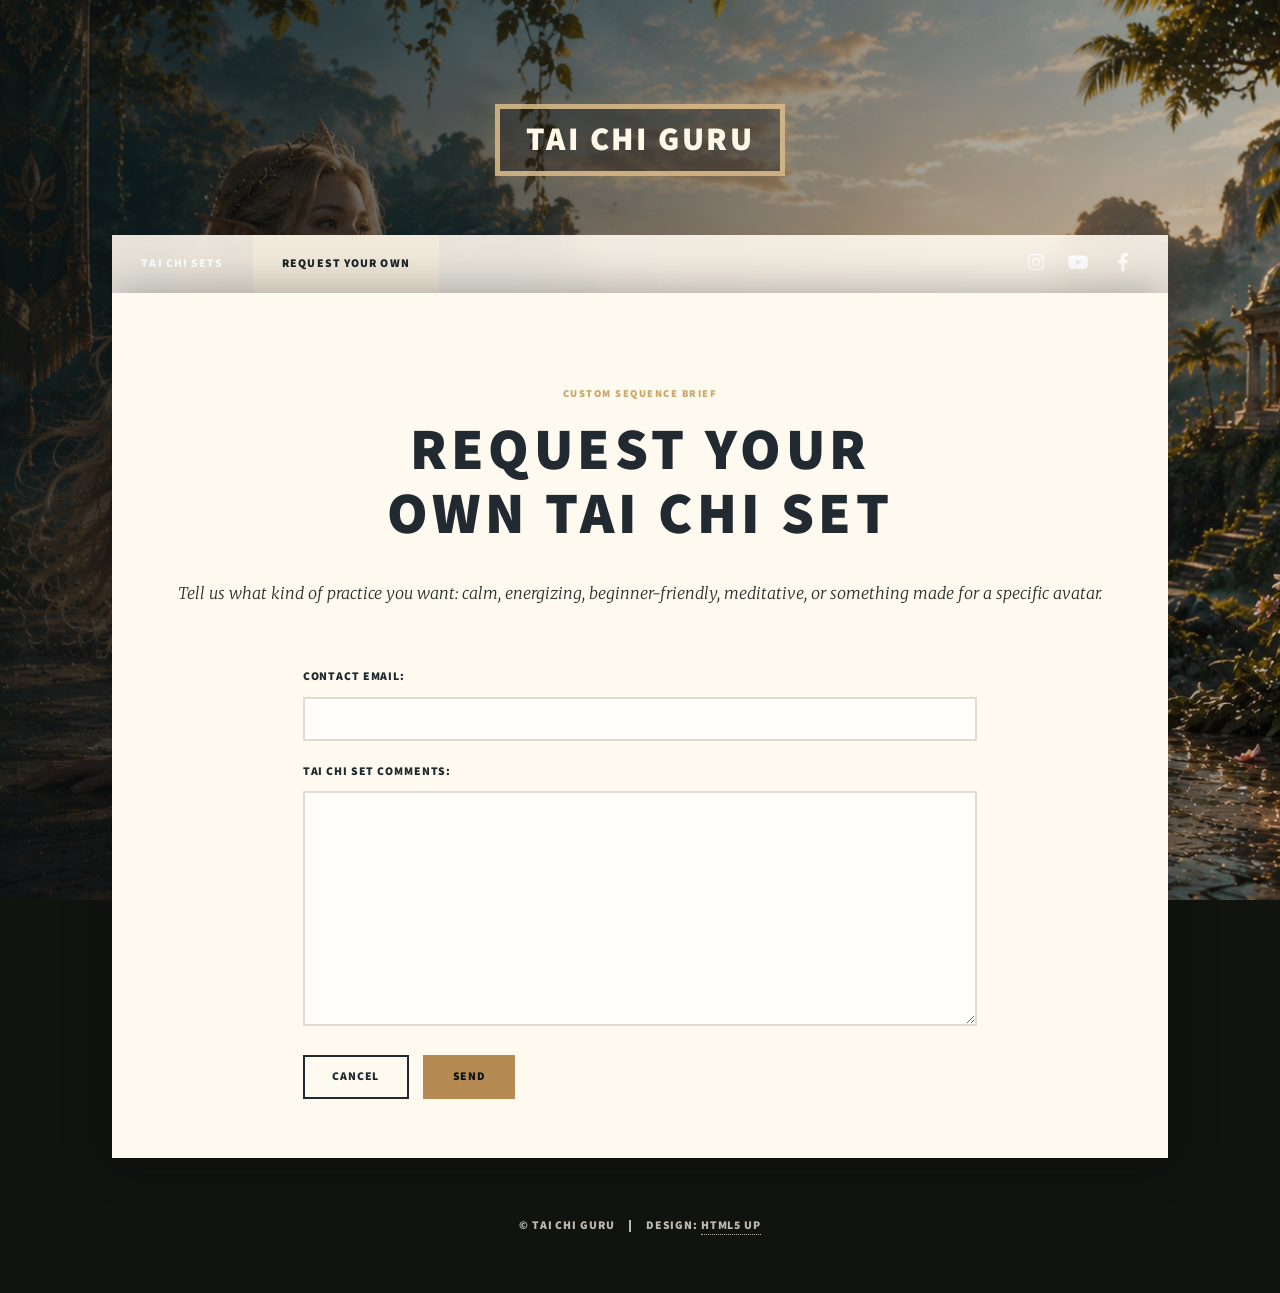
==== request.html @ 1f77fef9 "Initial Tai Chi Guru website" ====
<!DOCTYPE HTML>
<!--
	Massively by HTML5 UP
	html5up.net | @ajlkn
	Free for personal and commercial use under the CCA 3.0 license (html5up.net/license)
-->
<html>
	<head>
		<title>Request Tai Chi Set - Tai Chi Guru</title>
		<meta charset="utf-8" />
		<meta name="viewport" content="width=device-width, initial-scale=1, user-scalable=no" />
		<link rel="stylesheet" href="assets/css/main.css" />
		<link rel="stylesheet" href="assets/css/tai-chi-guru.css" />
		<noscript><link rel="stylesheet" href="assets/css/noscript.css" /></noscript>
	</head>
	<body class="is-preload request-page">

		<!-- Wrapper -->
			<div id="wrapper">

				<!-- Header -->
					<header id="header">
						<a href="index.html" class="logo">Tai Chi Guru</a>
					</header>

				<!-- Nav -->
					<nav id="nav">
						<ul class="links">
							<li><a href="index.html">Tai Chi Sets</a></li>
							<li class="active"><a href="request.html">Request Your Own</a></li>
						</ul>
						<ul class="icons">
							<li><a href="#" class="icon brands fa-instagram"><span class="label">Instagram</span></a></li>
							<li><a href="#" class="icon brands fa-youtube"><span class="label">YouTube</span></a></li>
							<li><a href="#" class="icon brands fa-facebook-f"><span class="label">Facebook</span></a></li>
						</ul>
					</nav>

				<!-- Main -->
					<div id="main">

						<!-- Request Form -->
							<section class="post request-shell">
								<header class="major">
									<p class="eyebrow">Custom sequence brief</p>
									<h1>Request Your<br />
									Own Tai Chi Set</h1>
									<p>Tell us what kind of practice you want: calm, energizing, beginner-friendly, meditative, or something made for a specific avatar.</p>
								</header>
								<form method="post" action="#">
									<div class="fields">
										<div class="field">
											<label for="contact-email">Contact email:</label>
											<input type="email" name="contact-email" id="contact-email" />
										</div>
										<div class="field">
											<label for="tai-chi-comments">Tai Chi set comments:</label>
											<textarea name="tai-chi-comments" id="tai-chi-comments" rows="6"></textarea>
										</div>
									</div>
									<ul class="actions">
										<li><a href="index.html" class="button">Cancel</a></li>
										<li><input type="submit" value="Send" class="primary" /></li>
									</ul>
								</form>
							</section>

					</div>

				<!-- Copyright -->
					<div id="copyright">
						<ul><li>&copy; Tai Chi Guru</li><li>Design: <a href="https://html5up.net">HTML5 UP</a></li></ul>
					</div>

			</div>

		<!-- Scripts -->
			<script src="assets/js/jquery.min.js"></script>
			<script src="assets/js/jquery.scrollex.min.js"></script>
			<script src="assets/js/jquery.scrolly.min.js"></script>
			<script src="assets/js/browser.min.js"></script>
			<script src="assets/js/breakpoints.min.js"></script>
			<script src="assets/js/util.js"></script>
			<script src="assets/js/main.js"></script>

	</body>
</html>
---- assets/css/main.css ----
@import url(fontawesome-all.min.css);
@import url("https://fonts.googleapis.com/css?family=Merriweather:300,700,300italic,700italic|Source+Sans+Pro:900");

/*
	Massively by HTML5 UP
	html5up.net | @ajlkn
	Free for personal and commercial use under the CCA 3.0 license (html5up.net/license)
*/

html, body, div, span, applet, object,
iframe, h1, h2, h3, h4, h5, h6, p, blockquote,
pre, a, abbr, acronym, address, big, cite,
code, del, dfn, em, img, ins, kbd, q, s, samp,
small, strike, strong, sub, sup, tt, var, b,
u, i, center, dl, dt, dd, ol, ul, li, fieldset,
form, label, legend, table, caption, tbody,
tfoot, thead, tr, th, td, article, aside,
canvas, details, embed, figure, figcaption,
footer, header, hgroup, menu, nav, output, ruby,
section, summary, time, mark, audio, video {
	margin: 0;
	padding: 0;
	border: 0;
	font-size: 100%;
	font: inherit;
	vertical-align: baseline;}

article, aside, details, figcaption, figure,
footer, header, hgroup, menu, nav, section {
	display: block;}

body {
	line-height: 1;
}

ol, ul {
	list-style: none;
}

blockquote, q {
	quotes: none;
}

	blockquote:before, blockquote:after, q:before, q:after {
		content: '';
		content: none;
	}

table {
	border-collapse: collapse;
	border-spacing: 0;
}

body {
	-webkit-text-size-adjust: none;
}

mark {
	background-color: transparent;
	color: inherit;
}

input::-moz-focus-inner {
	border: 0;
	padding: 0;
}

input, select, textarea {
	-moz-appearance: none;
	-webkit-appearance: none;
	-ms-appearance: none;
	appearance: none;
}

/* Basic */

	@-ms-viewport {
		width: device-width;
	}

	body {
		-ms-overflow-style: scrollbar;
	}

	@media screen and (max-width: 480px) {

		html, body {
			min-width: 320px;
		}

	}

	html {
		box-sizing: border-box;
	}

	*, *:before, *:after {
		box-sizing: inherit;
	}

	body {
		background-color: #1e252d;
	}

		body.is-preload *, body.is-preload *:before, body.is-preload *:after {
			-moz-animation: none !important;
			-webkit-animation: none !important;
			-ms-animation: none !important;
			animation: none !important;
			-moz-transition: none !important;
			-webkit-transition: none !important;
			-ms-transition: none !important;
			transition: none !important;
		}

/* Type */

	html {
		font-size: 16pt;
	}

		@media screen and (max-width: 1680px) {

			html {
				font-size: 12pt;
			}

		}

		@media screen and (max-width: 1280px) {

			html {
				font-size: 11pt;
			}

		}

		@media screen and (max-width: 360px) {

			html {
				font-size: 10pt;
			}

		}

	body {
		color: #212931;
	}

	body, input, select, textarea {
		font-family: "Merriweather", Georgia, serif;
		font-weight: 300;
		font-size: 1rem;
		line-height: 2.375;
	}

	a {
		-moz-transition: color 0.2s ease-in-out, background-color 0.2s ease-in-out, border-color 0.2s ease-in-out, box-shadow 0.2s ease-in-out;
		-webkit-transition: color 0.2s ease-in-out, background-color 0.2s ease-in-out, border-color 0.2s ease-in-out, box-shadow 0.2s ease-in-out;
		-ms-transition: color 0.2s ease-in-out, background-color 0.2s ease-in-out, border-color 0.2s ease-in-out, box-shadow 0.2s ease-in-out;
		transition: color 0.2s ease-in-out, background-color 0.2s ease-in-out, border-color 0.2s ease-in-out, box-shadow 0.2s ease-in-out;
		border-bottom: dotted 1px;
		text-decoration: none;
	}

		a:hover {
			border-bottom-color: transparent;
		}

	strong, b {
		font-weight: 600;
	}

	em, i {
		font-style: italic;
	}

	p {
		text-align: justify;
		margin: 0 0 2rem 0;
	}

	h1, h2, h3, h4, h5, h6 {
		font-family: "Source Sans Pro", Helvetica, sans-serif;
		font-weight: 900;
		line-height: 1.5;
		letter-spacing: 0.075em;
		text-transform: uppercase;
		margin: 0 0 1rem 0;
	}

		h1 a, h2 a, h3 a, h4 a, h5 a, h6 a {
			border-bottom: 0;
			color: inherit;
			text-decoration: none;
		}

	h1 {
		font-size: 4rem;
		line-height: 1.1;
		margin: 0 0 2rem 0;
	}

	h2 {
		font-size: 1.75rem;
		line-height: 1.3;
		margin: 0 0 1.5rem 0;
	}

	h3 {
		font-size: 1.25rem;
		margin: 0 0 1.5rem 0;
	}

	h4 {
		font-size: 1rem;
	}

	h5 {
		font-size: 0.9rem;
	}

	h6 {
		font-size: 0.8rem;
	}

	sub {
		font-size: 0.8rem;
		position: relative;
		top: 0.5rem;
	}

	sup {
		font-size: 0.8rem;
		position: relative;
		top: -0.5rem;
	}

	blockquote {
		border-left: solid 4px;
		font-style: italic;
		margin: 0 0 2rem 0;
		padding: 0.5rem 0 0.5rem 2rem;
	}

	code {
		border: solid 2px;
		font-family: "Courier New", monospace;
		font-size: 0.9rem;
		margin: 0 0.25rem;
		padding: 0.25rem 0.65rem;
	}

	pre {
		-webkit-overflow-scrolling: touch;
		font-family: "Courier New", monospace;
		font-size: 0.9rem;
		margin: 0 0 2rem 0;
	}

		pre code {
			display: block;
			line-height: 1.75;
			padding: 1rem 1.5rem;
			overflow-x: auto;
		}

	hr {
		border: 0;
		border-bottom: solid 2px;
		margin: 3rem 0;
	}

		hr.major {
			margin: 5rem 0;
		}

	.align-left {
		text-align: left;
	}

	.align-center {
		text-align: center;
	}

	.align-right {
		text-align: right;
	}

	input, select, textarea {
		color: #212931;
	}

	a {
		color: #212931;
		border-bottom-color: rgba(33, 41, 49, 0.5);
	}

		a:hover {
			border-bottom-color: transparent;
			color: #18bfef !important;
		}

	strong, b {
		color: #212931;
	}

	h1, h2, h3, h4, h5, h6 {
		color: #212931;
	}

	blockquote {
		border-left-color: #eeeeee;
	}

	code {
		background: rgba(220, 220, 220, 0.25);
		border-color: #eeeeee;
	}

	hr {
		border-bottom-color: #eeeeee;
	}

/* Row */

	.row {
		display: flex;
		flex-wrap: wrap;
		box-sizing: border-box;
		align-items: stretch;
	}

		.row > * {
			box-sizing: border-box;
		}

		.row.gtr-uniform > * > :last-child {
			margin-bottom: 0;
		}

		.row.aln-left {
			justify-content: flex-start;
		}

		.row.aln-center {
			justify-content: center;
		}

		.row.aln-right {
			justify-content: flex-end;
		}

		.row.aln-top {
			align-items: flex-start;
		}

		.row.aln-middle {
			align-items: center;
		}

		.row.aln-bottom {
			align-items: flex-end;
		}

		.row > .imp {
			order: -1;
		}

		.row > .col-1 {
			width: 8.33333%;
		}

		.row > .off-1 {
			margin-left: 8.33333%;
		}

		.row > .col-2 {
			width: 16.66667%;
		}

		.row > .off-2 {
			margin-left: 16.66667%;
		}

		.row > .col-3 {
			width: 25%;
		}

		.row > .off-3 {
			margin-left: 25%;
		}

		.row > .col-4 {
			width: 33.33333%;
		}

		.row > .off-4 {
			margin-left: 33.33333%;
		}

		.row > .col-5 {
			width: 41.66667%;
		}

		.row > .off-5 {
			margin-left: 41.66667%;
		}

		.row > .col-6 {
			width: 50%;
		}

		.row > .off-6 {
			margin-left: 50%;
		}

		.row > .col-7 {
			width: 58.33333%;
		}

		.row > .off-7 {
			margin-left: 58.33333%;
		}

		.row > .col-8 {
			width: 66.66667%;
		}

		.row > .off-8 {
			margin-left: 66.66667%;
		}

		.row > .col-9 {
			width: 75%;
		}

		.row > .off-9 {
			margin-left: 75%;
		}

		.row > .col-10 {
			width: 83.33333%;
		}

		.row > .off-10 {
			margin-left: 83.33333%;
		}

		.row > .col-11 {
			width: 91.66667%;
		}

		.row > .off-11 {
			margin-left: 91.66667%;
		}

		.row > .col-12 {
			width: 100%;
		}

		.row > .off-12 {
			margin-left: 100%;
		}

		.row.gtr-0 {
			margin-top: 0;
			margin-left: 0rem;
		}

			.row.gtr-0 > * {
				padding: 0 0 0 0rem;
			}

			.row.gtr-0.gtr-uniform {
				margin-top: 0rem;
			}

				.row.gtr-0.gtr-uniform > * {
					padding-top: 0rem;
				}

		.row.gtr-25 {
			margin-top: 0;
			margin-left: -0.375rem;
		}

			.row.gtr-25 > * {
				padding: 0 0 0 0.375rem;
			}

			.row.gtr-25.gtr-uniform {
				margin-top: -0.375rem;
			}

				.row.gtr-25.gtr-uniform > * {
					padding-top: 0.375rem;
				}

		.row.gtr-50 {
			margin-top: 0;
			margin-left: -0.75rem;
		}

			.row.gtr-50 > * {
				padding: 0 0 0 0.75rem;
			}

			.row.gtr-50.gtr-uniform {
				margin-top: -0.75rem;
			}

				.row.gtr-50.gtr-uniform > * {
					padding-top: 0.75rem;
				}

		.row {
			margin-top: 0;
			margin-left: -1.5rem;
		}

			.row > * {
				padding: 0 0 0 1.5rem;
			}

			.row.gtr-uniform {
				margin-top: -1.5rem;
			}

				.row.gtr-uniform > * {
					padding-top: 1.5rem;
				}

		.row.gtr-150 {
			margin-top: 0;
			margin-left: -2.25rem;
		}

			.row.gtr-150 > * {
				padding: 0 0 0 2.25rem;
			}

			.row.gtr-150.gtr-uniform {
				margin-top: -2.25rem;
			}

				.row.gtr-150.gtr-uniform > * {
					padding-top: 2.25rem;
				}

		.row.gtr-200 {
			margin-top: 0;
			margin-left: -3rem;
		}

			.row.gtr-200 > * {
				padding: 0 0 0 3rem;
			}

			.row.gtr-200.gtr-uniform {
				margin-top: -3rem;
			}

				.row.gtr-200.gtr-uniform > * {
					padding-top: 3rem;
				}

		@media screen and (max-width: 1680px) {

			.row {
				display: flex;
				flex-wrap: wrap;
				box-sizing: border-box;
				align-items: stretch;
			}

				.row > * {
					box-sizing: border-box;
				}

				.row.gtr-uniform > * > :last-child {
					margin-bottom: 0;
				}

				.row.aln-left {
					justify-content: flex-start;
				}

				.row.aln-center {
					justify-content: center;
				}

				.row.aln-right {
					justify-content: flex-end;
				}

				.row.aln-top {
					align-items: flex-start;
				}

				.row.aln-middle {
					align-items: center;
				}

				.row.aln-bottom {
					align-items: flex-end;
				}

				.row > .imp-xlarge {
					order: -1;
				}

				.row > .col-1-xlarge {
					width: 8.33333%;
				}

				.row > .off-1-xlarge {
					margin-left: 8.33333%;
				}

				.row > .col-2-xlarge {
					width: 16.66667%;
				}

				.row > .off-2-xlarge {
					margin-left: 16.66667%;
				}

				.row > .col-3-xlarge {
					width: 25%;
				}

				.row > .off-3-xlarge {
					margin-left: 25%;
				}

				.row > .col-4-xlarge {
					width: 33.33333%;
				}

				.row > .off-4-xlarge {
					margin-left: 33.33333%;
				}

				.row > .col-5-xlarge {
					width: 41.66667%;
				}

				.row > .off-5-xlarge {
					margin-left: 41.66667%;
				}

				.row > .col-6-xlarge {
					width: 50%;
				}

				.row > .off-6-xlarge {
					margin-left: 50%;
				}

				.row > .col-7-xlarge {
					width: 58.33333%;
				}

				.row > .off-7-xlarge {
					margin-left: 58.33333%;
				}

				.row > .col-8-xlarge {
					width: 66.66667%;
				}

				.row > .off-8-xlarge {
					margin-left: 66.66667%;
				}

				.row > .col-9-xlarge {
					width: 75%;
				}

				.row > .off-9-xlarge {
					margin-left: 75%;
				}

				.row > .col-10-xlarge {
					width: 83.33333%;
				}

				.row > .off-10-xlarge {
					margin-left: 83.33333%;
				}

				.row > .col-11-xlarge {
					width: 91.66667%;
				}

				.row > .off-11-xlarge {
					margin-left: 91.66667%;
				}

				.row > .col-12-xlarge {
					width: 100%;
				}

				.row > .off-12-xlarge {
					margin-left: 100%;
				}

				.row.gtr-0 {
					margin-top: 0;
					margin-left: 0rem;
				}

					.row.gtr-0 > * {
						padding: 0 0 0 0rem;
					}

					.row.gtr-0.gtr-uniform {
						margin-top: 0rem;
					}

						.row.gtr-0.gtr-uniform > * {
							padding-top: 0rem;
						}

				.row.gtr-25 {
					margin-top: 0;
					margin-left: -0.375rem;
				}

					.row.gtr-25 > * {
						padding: 0 0 0 0.375rem;
					}

					.row.gtr-25.gtr-uniform {
						margin-top: -0.375rem;
					}

						.row.gtr-25.gtr-uniform > * {
							padding-top: 0.375rem;
						}

				.row.gtr-50 {
					margin-top: 0;
					margin-left: -0.75rem;
				}

					.row.gtr-50 > * {
						padding: 0 0 0 0.75rem;
					}

					.row.gtr-50.gtr-uniform {
						margin-top: -0.75rem;
					}

						.row.gtr-50.gtr-uniform > * {
							padding-top: 0.75rem;
						}

				.row {
					margin-top: 0;
					margin-left: -1.5rem;
				}

					.row > * {
						padding: 0 0 0 1.5rem;
					}

					.row.gtr-uniform {
						margin-top: -1.5rem;
					}

						.row.gtr-uniform > * {
							padding-top: 1.5rem;
						}

				.row.gtr-150 {
					margin-top: 0;
					margin-left: -2.25rem;
				}

					.row.gtr-150 > * {
						padding: 0 0 0 2.25rem;
					}

					.row.gtr-150.gtr-uniform {
						margin-top: -2.25rem;
					}

						.row.gtr-150.gtr-uniform > * {
							padding-top: 2.25rem;
						}

				.row.gtr-200 {
					margin-top: 0;
					margin-left: -3rem;
				}

					.row.gtr-200 > * {
						padding: 0 0 0 3rem;
					}

					.row.gtr-200.gtr-uniform {
						margin-top: -3rem;
					}

						.row.gtr-200.gtr-uniform > * {
							padding-top: 3rem;
						}

		}

		@media screen and (max-width: 1280px) {

			.row {
				display: flex;
				flex-wrap: wrap;
				box-sizing: border-box;
				align-items: stretch;
			}

				.row > * {
					box-sizing: border-box;
				}

				.row.gtr-uniform > * > :last-child {
					margin-bottom: 0;
				}

				.row.aln-left {
					justify-content: flex-start;
				}

				.row.aln-center {
					justify-content: center;
				}

				.row.aln-right {
					justify-content: flex-end;
				}

				.row.aln-top {
					align-items: flex-start;
				}

				.row.aln-middle {
					align-items: center;
				}

				.row.aln-bottom {
					align-items: flex-end;
				}

				.row > .imp-large {
					order: -1;
				}

				.row > .col-1-large {
					width: 8.33333%;
				}

				.row > .off-1-large {
					margin-left: 8.33333%;
				}

				.row > .col-2-large {
					width: 16.66667%;
				}

				.row > .off-2-large {
					margin-left: 16.66667%;
				}

				.row > .col-3-large {
					width: 25%;
				}

				.row > .off-3-large {
					margin-left: 25%;
				}

				.row > .col-4-large {
					width: 33.33333%;
				}

				.row > .off-4-large {
					margin-left: 33.33333%;
				}

				.row > .col-5-large {
					width: 41.66667%;
				}

				.row > .off-5-large {
					margin-left: 41.66667%;
				}

				.row > .col-6-large {
					width: 50%;
				}

				.row > .off-6-large {
					margin-left: 50%;
				}

				.row > .col-7-large {
					width: 58.33333%;
				}

				.row > .off-7-large {
					margin-left: 58.33333%;
				}

				.row > .col-8-large {
					width: 66.66667%;
				}

				.row > .off-8-large {
					margin-left: 66.66667%;
				}

				.row > .col-9-large {
					width: 75%;
				}

				.row > .off-9-large {
					margin-left: 75%;
				}

				.row > .col-10-large {
					width: 83.33333%;
				}

				.row > .off-10-large {
					margin-left: 83.33333%;
				}

				.row > .col-11-large {
					width: 91.66667%;
				}

				.row > .off-11-large {
					margin-left: 91.66667%;
				}

				.row > .col-12-large {
					width: 100%;
				}

				.row > .off-12-large {
					margin-left: 100%;
				}

				.row.gtr-0 {
					margin-top: 0;
					margin-left: 0rem;
				}

					.row.gtr-0 > * {
						padding: 0 0 0 0rem;
					}

					.row.gtr-0.gtr-uniform {
						margin-top: 0rem;
					}

						.row.gtr-0.gtr-uniform > * {
							padding-top: 0rem;
						}

				.row.gtr-25 {
					margin-top: 0;
					margin-left: -0.375rem;
				}

					.row.gtr-25 > * {
						padding: 0 0 0 0.375rem;
					}

					.row.gtr-25.gtr-uniform {
						margin-top: -0.375rem;
					}

						.row.gtr-25.gtr-uniform > * {
							padding-top: 0.375rem;
						}

				.row.gtr-50 {
					margin-top: 0;
					margin-left: -0.75rem;
				}

					.row.gtr-50 > * {
						padding: 0 0 0 0.75rem;
					}

					.row.gtr-50.gtr-uniform {
						margin-top: -0.75rem;
					}

						.row.gtr-50.gtr-uniform > * {
							padding-top: 0.75rem;
						}

				.row {
					margin-top: 0;
					margin-left: -1.5rem;
				}

					.row > * {
						padding: 0 0 0 1.5rem;
					}

					.row.gtr-uniform {
						margin-top: -1.5rem;
					}

						.row.gtr-uniform > * {
							padding-top: 1.5rem;
						}

				.row.gtr-150 {
					margin-top: 0;
					margin-left: -2.25rem;
				}

					.row.gtr-150 > * {
						padding: 0 0 0 2.25rem;
					}

					.row.gtr-150.gtr-uniform {
						margin-top: -2.25rem;
					}

						.row.gtr-150.gtr-uniform > * {
							padding-top: 2.25rem;
						}

				.row.gtr-200 {
					margin-top: 0;
					margin-left: -3rem;
				}

					.row.gtr-200 > * {
						padding: 0 0 0 3rem;
					}

					.row.gtr-200.gtr-uniform {
						margin-top: -3rem;
					}

						.row.gtr-200.gtr-uniform > * {
							padding-top: 3rem;
						}

		}

		@media screen and (max-width: 980px) {

			.row {
				display: flex;
				flex-wrap: wrap;
				box-sizing: border-box;
				align-items: stretch;
			}

				.row > * {
					box-sizing: border-box;
				}

				.row.gtr-uniform > * > :last-child {
					margin-bottom: 0;
				}

				.row.aln-left {
					justify-content: flex-start;
				}

				.row.aln-center {
					justify-content: center;
				}

				.row.aln-right {
					justify-content: flex-end;
				}

				.row.aln-top {
					align-items: flex-start;
				}

				.row.aln-middle {
					align-items: center;
				}

				.row.aln-bottom {
					align-items: flex-end;
				}

				.row > .imp-medium {
					order: -1;
				}

				.row > .col-1-medium {
					width: 8.33333%;
				}

				.row > .off-1-medium {
					margin-left: 8.33333%;
				}

				.row > .col-2-medium {
					width: 16.66667%;
				}

				.row > .off-2-medium {
					margin-left: 16.66667%;
				}

				.row > .col-3-medium {
					width: 25%;
				}

				.row > .off-3-medium {
					margin-left: 25%;
				}

				.row > .col-4-medium {
					width: 33.33333%;
				}

				.row > .off-4-medium {
					margin-left: 33.33333%;
				}

				.row > .col-5-medium {
					width: 41.66667%;
				}

				.row > .off-5-medium {
					margin-left: 41.66667%;
				}

				.row > .col-6-medium {
					width: 50%;
				}

				.row > .off-6-medium {
					margin-left: 50%;
				}

				.row > .col-7-medium {
					width: 58.33333%;
				}

				.row > .off-7-medium {
					margin-left: 58.33333%;
				}

				.row > .col-8-medium {
					width: 66.66667%;
				}

				.row > .off-8-medium {
					margin-left: 66.66667%;
				}

				.row > .col-9-medium {
					width: 75%;
				}

				.row > .off-9-medium {
					margin-left: 75%;
				}

				.row > .col-10-medium {
					width: 83.33333%;
				}

				.row > .off-10-medium {
					margin-left: 83.33333%;
				}

				.row > .col-11-medium {
					width: 91.66667%;
				}

				.row > .off-11-medium {
					margin-left: 91.66667%;
				}

				.row > .col-12-medium {
					width: 100%;
				}

				.row > .off-12-medium {
					margin-left: 100%;
				}

				.row.gtr-0 {
					margin-top: 0;
					margin-left: 0rem;
				}

					.row.gtr-0 > * {
						padding: 0 0 0 0rem;
					}

					.row.gtr-0.gtr-uniform {
						margin-top: 0rem;
					}

						.row.gtr-0.gtr-uniform > * {
							padding-top: 0rem;
						}

				.row.gtr-25 {
					margin-top: 0;
					margin-left: -0.375rem;
				}

					.row.gtr-25 > * {
						padding: 0 0 0 0.375rem;
					}

					.row.gtr-25.gtr-uniform {
						margin-top: -0.375rem;
					}

						.row.gtr-25.gtr-uniform > * {
							padding-top: 0.375rem;
						}

				.row.gtr-50 {
					margin-top: 0;
					margin-left: -0.75rem;
				}

					.row.gtr-50 > * {
						padding: 0 0 0 0.75rem;
					}

					.row.gtr-50.gtr-uniform {
						margin-top: -0.75rem;
					}

						.row.gtr-50.gtr-uniform > * {
							padding-top: 0.75rem;
						}

				.row {
					margin-top: 0;
					margin-left: -1.5rem;
				}

					.row > * {
						padding: 0 0 0 1.5rem;
					}

					.row.gtr-uniform {
						margin-top: -1.5rem;
					}

						.row.gtr-uniform > * {
							padding-top: 1.5rem;
						}

				.row.gtr-150 {
					margin-top: 0;
					margin-left: -2.25rem;
				}

					.row.gtr-150 > * {
						padding: 0 0 0 2.25rem;
					}

					.row.gtr-150.gtr-uniform {
						margin-top: -2.25rem;
					}

						.row.gtr-150.gtr-uniform > * {
							padding-top: 2.25rem;
						}

				.row.gtr-200 {
					margin-top: 0;
					margin-left: -3rem;
				}

					.row.gtr-200 > * {
						padding: 0 0 0 3rem;
					}

					.row.gtr-200.gtr-uniform {
						margin-top: -3rem;
					}

						.row.gtr-200.gtr-uniform > * {
							padding-top: 3rem;
						}

		}

		@media screen and (max-width: 736px) {

			.row {
				display: flex;
				flex-wrap: wrap;
				box-sizing: border-box;
				align-items: stretch;
			}

				.row > * {
					box-sizing: border-box;
				}

				.row.gtr-uniform > * > :last-child {
					margin-bottom: 0;
				}

				.row.aln-left {
					justify-content: flex-start;
				}

				.row.aln-center {
					justify-content: center;
				}

				.row.aln-right {
					justify-content: flex-end;
				}

				.row.aln-top {
					align-items: flex-start;
				}

				.row.aln-middle {
					align-items: center;
				}

				.row.aln-bottom {
					align-items: flex-end;
				}

				.row > .imp-small {
					order: -1;
				}

				.row > .col-1-small {
					width: 8.33333%;
				}

				.row > .off-1-small {
					margin-left: 8.33333%;
				}

				.row > .col-2-small {
					width: 16.66667%;
				}

				.row > .off-2-small {
					margin-left: 16.66667%;
				}

				.row > .col-3-small {
					width: 25%;
				}

				.row > .off-3-small {
					margin-left: 25%;
				}

				.row > .col-4-small {
					width: 33.33333%;
				}

				.row > .off-4-small {
					margin-left: 33.33333%;
				}

				.row > .col-5-small {
					width: 41.66667%;
				}

				.row > .off-5-small {
					margin-left: 41.66667%;
				}

				.row > .col-6-small {
					width: 50%;
				}

				.row > .off-6-small {
					margin-left: 50%;
				}

				.row > .col-7-small {
					width: 58.33333%;
				}

				.row > .off-7-small {
					margin-left: 58.33333%;
				}

				.row > .col-8-small {
					width: 66.66667%;
				}

				.row > .off-8-small {
					margin-left: 66.66667%;
				}

				.row > .col-9-small {
					width: 75%;
				}

				.row > .off-9-small {
					margin-left: 75%;
				}

				.row > .col-10-small {
					width: 83.33333%;
				}

				.row > .off-10-small {
					margin-left: 83.33333%;
				}

				.row > .col-11-small {
					width: 91.66667%;
				}

				.row > .off-11-small {
					margin-left: 91.66667%;
				}

				.row > .col-12-small {
					width: 100%;
				}

				.row > .off-12-small {
					margin-left: 100%;
				}

				.row.gtr-0 {
					margin-top: 0;
					margin-left: 0rem;
				}

					.row.gtr-0 > * {
						padding: 0 0 0 0rem;
					}

					.row.gtr-0.gtr-uniform {
						margin-top: 0rem;
					}

						.row.gtr-0.gtr-uniform > * {
							padding-top: 0rem;
						}

				.row.gtr-25 {
					margin-top: 0;
					margin-left: -0.375rem;
				}

					.row.gtr-25 > * {
						padding: 0 0 0 0.375rem;
					}

					.row.gtr-25.gtr-uniform {
						margin-top: -0.375rem;
					}

						.row.gtr-25.gtr-uniform > * {
							padding-top: 0.375rem;
						}

				.row.gtr-50 {
					margin-top: 0;
					margin-left: -0.75rem;
				}

					.row.gtr-50 > * {
						padding: 0 0 0 0.75rem;
					}

					.row.gtr-50.gtr-uniform {
						margin-top: -0.75rem;
					}

						.row.gtr-50.gtr-uniform > * {
							padding-top: 0.75rem;
						}

				.row {
					margin-top: 0;
					margin-left: -1.5rem;
				}

					.row > * {
						padding: 0 0 0 1.5rem;
					}

					.row.gtr-uniform {
						margin-top: -1.5rem;
					}

						.row.gtr-uniform > * {
							padding-top: 1.5rem;
						}

				.row.gtr-150 {
					margin-top: 0;
					margin-left: -2.25rem;
				}

					.row.gtr-150 > * {
						padding: 0 0 0 2.25rem;
					}

					.row.gtr-150.gtr-uniform {
						margin-top: -2.25rem;
					}

						.row.gtr-150.gtr-uniform > * {
							padding-top: 2.25rem;
						}

				.row.gtr-200 {
					margin-top: 0;
					margin-left: -3rem;
				}

					.row.gtr-200 > * {
						padding: 0 0 0 3rem;
					}

					.row.gtr-200.gtr-uniform {
						margin-top: -3rem;
					}

						.row.gtr-200.gtr-uniform > * {
							padding-top: 3rem;
						}

		}

		@media screen and (max-width: 480px) {

			.row {
				display: flex;
				flex-wrap: wrap;
				box-sizing: border-box;
				align-items: stretch;
			}

				.row > * {
					box-sizing: border-box;
				}

				.row.gtr-uniform > * > :last-child {
					margin-bottom: 0;
				}

				.row.aln-left {
					justify-content: flex-start;
				}

				.row.aln-center {
					justify-content: center;
				}

				.row.aln-right {
					justify-content: flex-end;
				}

				.row.aln-top {
					align-items: flex-start;
				}

				.row.aln-middle {
					align-items: center;
				}

				.row.aln-bottom {
					align-items: flex-end;
				}

				.row > .imp-xsmall {
					order: -1;
				}

				.row > .col-1-xsmall {
					width: 8.33333%;
				}

				.row > .off-1-xsmall {
					margin-left: 8.33333%;
				}

				.row > .col-2-xsmall {
					width: 16.66667%;
				}

				.row > .off-2-xsmall {
					margin-left: 16.66667%;
				}

				.row > .col-3-xsmall {
					width: 25%;
				}

				.row > .off-3-xsmall {
					margin-left: 25%;
				}

				.row > .col-4-xsmall {
					width: 33.33333%;
				}

				.row > .off-4-xsmall {
					margin-left: 33.33333%;
				}

				.row > .col-5-xsmall {
					width: 41.66667%;
				}

				.row > .off-5-xsmall {
					margin-left: 41.66667%;
				}

				.row > .col-6-xsmall {
					width: 50%;
				}

				.row > .off-6-xsmall {
					margin-left: 50%;
				}

				.row > .col-7-xsmall {
					width: 58.33333%;
				}

				.row > .off-7-xsmall {
					margin-left: 58.33333%;
				}

				.row > .col-8-xsmall {
					width: 66.66667%;
				}

				.row > .off-8-xsmall {
					margin-left: 66.66667%;
				}

				.row > .col-9-xsmall {
					width: 75%;
				}

				.row > .off-9-xsmall {
					margin-left: 75%;
				}

				.row > .col-10-xsmall {
					width: 83.33333%;
				}

				.row > .off-10-xsmall {
					margin-left: 83.33333%;
				}

				.row > .col-11-xsmall {
					width: 91.66667%;
				}

				.row > .off-11-xsmall {
					margin-left: 91.66667%;
				}

				.row > .col-12-xsmall {
					width: 100%;
				}

				.row > .off-12-xsmall {
					margin-left: 100%;
				}

				.row.gtr-0 {
					margin-top: 0;
					margin-left: 0rem;
				}

					.row.gtr-0 > * {
						padding: 0 0 0 0rem;
					}

					.row.gtr-0.gtr-uniform {
						margin-top: 0rem;
					}

						.row.gtr-0.gtr-uniform > * {
							padding-top: 0rem;
						}

				.row.gtr-25 {
					margin-top: 0;
					margin-left: -0.375rem;
				}

					.row.gtr-25 > * {
						padding: 0 0 0 0.375rem;
					}

					.row.gtr-25.gtr-uniform {
						margin-top: -0.375rem;
					}

						.row.gtr-25.gtr-uniform > * {
							padding-top: 0.375rem;
						}

				.row.gtr-50 {
					margin-top: 0;
					margin-left: -0.75rem;
				}

					.row.gtr-50 > * {
						padding: 0 0 0 0.75rem;
					}

					.row.gtr-50.gtr-uniform {
						margin-top: -0.75rem;
					}

						.row.gtr-50.gtr-uniform > * {
							padding-top: 0.75rem;
						}

				.row {
					margin-top: 0;
					margin-left: -1.5rem;
				}

					.row > * {
						padding: 0 0 0 1.5rem;
					}

					.row.gtr-uniform {
						margin-top: -1.5rem;
					}

						.row.gtr-uniform > * {
							padding-top: 1.5rem;
						}

				.row.gtr-150 {
					margin-top: 0;
					margin-left: -2.25rem;
				}

					.row.gtr-150 > * {
						padding: 0 0 0 2.25rem;
					}

					.row.gtr-150.gtr-uniform {
						margin-top: -2.25rem;
					}

						.row.gtr-150.gtr-uniform > * {
							padding-top: 2.25rem;
						}

				.row.gtr-200 {
					margin-top: 0;
					margin-left: -3rem;
				}

					.row.gtr-200 > * {
						padding: 0 0 0 3rem;
					}

					.row.gtr-200.gtr-uniform {
						margin-top: -3rem;
					}

						.row.gtr-200.gtr-uniform > * {
							padding-top: 3rem;
						}

		}

		@media screen and (max-width: 360px) {

			.row {
				display: flex;
				flex-wrap: wrap;
				box-sizing: border-box;
				align-items: stretch;
			}

				.row > * {
					box-sizing: border-box;
				}

				.row.gtr-uniform > * > :last-child {
					margin-bottom: 0;
				}

				.row.aln-left {
					justify-content: flex-start;
				}

				.row.aln-center {
					justify-content: center;
				}

				.row.aln-right {
					justify-content: flex-end;
				}

				.row.aln-top {
					align-items: flex-start;
				}

				.row.aln-middle {
					align-items: center;
				}

				.row.aln-bottom {
					align-items: flex-end;
				}

				.row > .imp-xxsmall {
					order: -1;
				}

				.row > .col-1-xxsmall {
					width: 8.33333%;
				}

				.row > .off-1-xxsmall {
					margin-left: 8.33333%;
				}

				.row > .col-2-xxsmall {
					width: 16.66667%;
				}

				.row > .off-2-xxsmall {
					margin-left: 16.66667%;
				}

				.row > .col-3-xxsmall {
					width: 25%;
				}

				.row > .off-3-xxsmall {
					margin-left: 25%;
				}

				.row > .col-4-xxsmall {
					width: 33.33333%;
				}

				.row > .off-4-xxsmall {
					margin-left: 33.33333%;
				}

				.row > .col-5-xxsmall {
					width: 41.66667%;
				}

				.row > .off-5-xxsmall {
					margin-left: 41.66667%;
				}

				.row > .col-6-xxsmall {
					width: 50%;
				}

				.row > .off-6-xxsmall {
					margin-left: 50%;
				}

				.row > .col-7-xxsmall {
					width: 58.33333%;
				}

				.row > .off-7-xxsmall {
					margin-left: 58.33333%;
				}

				.row > .col-8-xxsmall {
					width: 66.66667%;
				}

				.row > .off-8-xxsmall {
					margin-left: 66.66667%;
				}

				.row > .col-9-xxsmall {
					width: 75%;
				}

				.row > .off-9-xxsmall {
					margin-left: 75%;
				}

				.row > .col-10-xxsmall {
					width: 83.33333%;
				}

				.row > .off-10-xxsmall {
					margin-left: 83.33333%;
				}

				.row > .col-11-xxsmall {
					width: 91.66667%;
				}

				.row > .off-11-xxsmall {
					margin-left: 91.66667%;
				}

				.row > .col-12-xxsmall {
					width: 100%;
				}

				.row > .off-12-xxsmall {
					margin-left: 100%;
				}

				.row.gtr-0 {
					margin-top: 0;
					margin-left: 0rem;
				}

					.row.gtr-0 > * {
						padding: 0 0 0 0rem;
					}

					.row.gtr-0.gtr-uniform {
						margin-top: 0rem;
					}

						.row.gtr-0.gtr-uniform > * {
							padding-top: 0rem;
						}

				.row.gtr-25 {
					margin-top: 0;
					margin-left: -0.375rem;
				}

					.row.gtr-25 > * {
						padding: 0 0 0 0.375rem;
					}

					.row.gtr-25.gtr-uniform {
						margin-top: -0.375rem;
					}

						.row.gtr-25.gtr-uniform > * {
							padding-top: 0.375rem;
						}

				.row.gtr-50 {
					margin-top: 0;
					margin-left: -0.75rem;
				}

					.row.gtr-50 > * {
						padding: 0 0 0 0.75rem;
					}

					.row.gtr-50.gtr-uniform {
						margin-top: -0.75rem;
					}

						.row.gtr-50.gtr-uniform > * {
							padding-top: 0.75rem;
						}

				.row {
					margin-top: 0;
					margin-left: -1.5rem;
				}

					.row > * {
						padding: 0 0 0 1.5rem;
					}

					.row.gtr-uniform {
						margin-top: -1.5rem;
					}

						.row.gtr-uniform > * {
							padding-top: 1.5rem;
						}

				.row.gtr-150 {
					margin-top: 0;
					margin-left: -2.25rem;
				}

					.row.gtr-150 > * {
						padding: 0 0 0 2.25rem;
					}

					.row.gtr-150.gtr-uniform {
						margin-top: -2.25rem;
					}

						.row.gtr-150.gtr-uniform > * {
							padding-top: 2.25rem;
						}

				.row.gtr-200 {
					margin-top: 0;
					margin-left: -3rem;
				}

					.row.gtr-200 > * {
						padding: 0 0 0 3rem;
					}

					.row.gtr-200.gtr-uniform {
						margin-top: -3rem;
					}

						.row.gtr-200.gtr-uniform > * {
							padding-top: 3rem;
						}

		}

/* Box */

	.box {
		border: solid 2px;
		margin-bottom: 2rem;
		padding: 1.5rem;
	}

		.box > :last-child,
		.box > :last-child > :last-child,
		.box > :last-child > :last-child > :last-child {
			margin-bottom: 0;
		}

		.box.alt {
			border: 0;
			border-radius: 0;
			padding: 0;
		}

	.box {
		border-color: #eeeeee;
	}

/* Button */

	input[type="submit"],
	input[type="reset"],
	input[type="button"],
	button,
	.button {
		-moz-appearance: none;
		-webkit-appearance: none;
		-ms-appearance: none;
		appearance: none;
		-moz-transition: background-color 0.2s ease-in-out, box-shadow 0.2s ease-in-out, color 0.2s ease-in-out;
		-webkit-transition: background-color 0.2s ease-in-out, box-shadow 0.2s ease-in-out, color 0.2s ease-in-out;
		-ms-transition: background-color 0.2s ease-in-out, box-shadow 0.2s ease-in-out, color 0.2s ease-in-out;
		transition: background-color 0.2s ease-in-out, box-shadow 0.2s ease-in-out, color 0.2s ease-in-out;
		border: 0;
		border-radius: 0;
		cursor: pointer;
		display: inline-block;
		font-family: "Source Sans Pro", Helvetica, sans-serif;
		font-size: 0.8rem;
		font-weight: 900;
		letter-spacing: 0.075em;
		height: 3rem;
		line-height: 3rem;
		padding: 0 2rem;
		text-align: center;
		text-decoration: none;
		text-transform: uppercase;
		white-space: nowrap;
	}

		input[type="submit"].icon:before,
		input[type="reset"].icon:before,
		input[type="button"].icon:before,
		button.icon:before,
		.button.icon:before {
			margin-right: 0.5rem;
		}

		input[type="submit"].icon.solo,
		input[type="reset"].icon.solo,
		input[type="button"].icon.solo,
		button.icon.solo,
		.button.icon.solo {
			position: relative;
			width: 4rem;
			height: 4rem;
			line-height: 4rem;
			border-radius: 4rem;
			text-indent: 4rem;
			overflow: hidden;
			padding: 0;
			white-space: nowrap;
		}

			input[type="submit"].icon.solo:before,
			input[type="reset"].icon.solo:before,
			input[type="button"].icon.solo:before,
			button.icon.solo:before,
			.button.icon.solo:before {
				position: absolute;
				display: block;
				top: 0;
				left: 0;
				width: inherit;
				height: inherit;
				line-height: inherit;
				font-size: 1.25rem;
				margin-right: 0;
				text-align: center;
				text-indent: 0;
			}

		input[type="submit"].fit,
		input[type="reset"].fit,
		input[type="button"].fit,
		button.fit,
		.button.fit {
			width: 100%;
		}

		input[type="submit"].small,
		input[type="reset"].small,
		input[type="button"].small,
		button.small,
		.button.small {
			font-size: 0.7rem;
			height: 2.5rem;
			line-height: 2.5rem;
			padding: 0 1.5rem;
		}

		input[type="submit"].large,
		input[type="reset"].large,
		input[type="button"].large,
		button.large,
		.button.large {
			font-size: 0.9rem;
			height: 3.5rem;
			line-height: 3.5rem;
			padding: 0 2.75rem;
		}

		@media screen and (max-width: 980px) {

			input[type="submit"],
			input[type="reset"],
			input[type="button"],
			button,
			.button {
				font-size: 0.9rem;
				height: 3.25rem;
				line-height: 3.25rem;
			}

				input[type="submit"].large,
				input[type="reset"].large,
				input[type="button"].large,
				button.large,
				.button.large {
					font-size: 1rem;
					height: 3.75rem;
					line-height: 3.75rem;
				}

		}

		input[type="submit"].disabled, input[type="submit"]:disabled,
		input[type="reset"].disabled,
		input[type="reset"]:disabled,
		input[type="button"].disabled,
		input[type="button"]:disabled,
		button.disabled,
		button:disabled,
		.button.disabled,
		.button:disabled {
			pointer-events: none;
			opacity: 0.25;
		}

	input[type="submit"],
	input[type="reset"],
	input[type="button"],
	button,
	.button {
		background-color: transparent;
		box-shadow: inset 0 0 0 2px #212931;
		color: #212931 !important;
	}

		input[type="submit"]:hover,
		input[type="reset"]:hover,
		input[type="button"]:hover,
		button:hover,
		.button:hover {
			box-shadow: inset 0 0 0 2px #18bfef;
			color: #18bfef !important;
		}

		input[type="submit"].primary,
		input[type="reset"].primary,
		input[type="button"].primary,
		button.primary,
		.button.primary {
			background-color: #212931;
			box-shadow: none;
			color: #ffffff !important;
		}

			input[type="submit"].primary:hover,
			input[type="reset"].primary:hover,
			input[type="button"].primary:hover,
			button.primary:hover,
			.button.primary:hover {
				background-color: #18bfef;
			}

/* Form */

	form {
		margin: 0 0 2rem 0;
	}

		form > :last-child {
			margin-bottom: 0;
		}

		form > .fields {
			display: -moz-flex;
			display: -webkit-flex;
			display: -ms-flex;
			display: flex;
			-moz-flex-wrap: wrap;
			-webkit-flex-wrap: wrap;
			-ms-flex-wrap: wrap;
			flex-wrap: wrap;
			width: calc(100% + 3rem);
			margin: -1.5rem 0 2rem -1.5rem;
		}

			form > .fields > .field {
				-moz-flex-grow: 0;
				-webkit-flex-grow: 0;
				-ms-flex-grow: 0;
				flex-grow: 0;
				-moz-flex-shrink: 0;
				-webkit-flex-shrink: 0;
				-ms-flex-shrink: 0;
				flex-shrink: 0;
				padding: 1.5rem 0 0 1.5rem;
				width: calc(100% - 1.5rem);
			}

				form > .fields > .field.half {
					width: calc(50% - 0.75rem);
				}

				form > .fields > .field.third {
					width: calc(100%/3 - 0.5rem);
				}

				form > .fields > .field.quarter {
					width: calc(25% - 0.375rem);
				}

		@media screen and (max-width: 480px) {

			form > .fields {
				width: calc(100% + 3rem);
				margin: -1.5rem 0 2rem -1.5rem;
			}

				form > .fields > .field {
					padding: 1.5rem 0 0 1.5rem;
					width: calc(100% - 1.5rem);
				}

					form > .fields > .field.half {
						width: calc(100% - 1.5rem);
					}

					form > .fields > .field.third {
						width: calc(100% - 1.5rem);
					}

					form > .fields > .field.quarter {
						width: calc(100% - 1.5rem);
					}

		}

	label {
		display: block;
		font-family: "Source Sans Pro", Helvetica, sans-serif;
		font-weight: 900;
		line-height: 1.5;
		letter-spacing: 0.075em;
		font-size: 0.8rem;
		text-transform: uppercase;
		margin: 0 0 0.75rem 0;
	}

		@media screen and (max-width: 980px) {

			label {
				font-size: 0.9rem;
			}

		}

	input[type="text"],
	input[type="password"],
	input[type="email"],
	select,
	textarea {
		-moz-appearance: none;
		-webkit-appearance: none;
		-ms-appearance: none;
		appearance: none;
		background: transparent;
		border-radius: 0;
		border: solid 2px;
		color: inherit;
		display: block;
		outline: 0;
		padding: 0 1rem;
		text-decoration: none;
		width: 100%;
	}

		input[type="text"]:invalid,
		input[type="password"]:invalid,
		input[type="email"]:invalid,
		select:invalid,
		textarea:invalid {
			box-shadow: none;
		}

	select {
		background-size: 1.25rem;
		background-repeat: no-repeat;
		background-position: calc(100% - 1rem) center;
		height: 3rem;
		padding-right: 3rem;
		text-overflow: ellipsis;
	}

		select:focus::-ms-value {
			background-color: transparent;
		}

		select::-ms-expand {
			display: none;
		}

	input[type="text"],
	input[type="password"],
	input[type="email"],
	select {
		height: 3rem;
	}

	textarea {
		padding: 0.75rem 1rem;
	}

	input[type="checkbox"],
	input[type="radio"] {
		-moz-appearance: none;
		-webkit-appearance: none;
		-ms-appearance: none;
		appearance: none;
		display: block;
		float: left;
		margin-right: -2rem;
		opacity: 0;
		width: 1rem;
		z-index: -1;
	}

		input[type="checkbox"] + label,
		input[type="radio"] + label {
			text-decoration: none;
			cursor: pointer;
			display: inline-block;
			font-size: 1rem;
			letter-spacing: 0;
			font-family: "Merriweather", Georgia, serif;
			text-transform: none;
			font-weight: 300;
			padding-left: 2.8rem;
			padding-right: 1rem;
			position: relative;
		}

			input[type="checkbox"] + label:before,
			input[type="radio"] + label:before {
				-moz-osx-font-smoothing: grayscale;
				-webkit-font-smoothing: antialiased;
				display: inline-block;
				font-style: normal;
				font-variant: normal;
				text-rendering: auto;
				line-height: 1;
				text-transform: none !important;
				font-family: 'Font Awesome 5 Free';
				font-weight: 900;
			}

			input[type="checkbox"] + label:before,
			input[type="radio"] + label:before {
				border-radius: 0;
				border: solid 2px;
				content: '';
				display: inline-block;
				font-size: 0.8rem;
				height: 1.8rem;
				left: 0;
				line-height: 1.65rem;
				position: absolute;
				text-align: center;
				top: -0.125rem;
				width: 1.8rem;
			}

		input[type="checkbox"]:checked + label:before,
		input[type="radio"]:checked + label:before {
			content: '\f00c';
		}

	input[type="checkbox"] + label:before {
		border-radius: 0;
	}

	input[type="radio"] + label:before {
		border-radius: 100%;
	}

	::-webkit-input-placeholder {
		opacity: 1.0;
	}

	:-moz-placeholder {
		opacity: 1.0;
	}

	::-moz-placeholder {
		opacity: 1.0;
	}

	:-ms-input-placeholder {
		opacity: 1.0;
	}

	label {
		color: #212931;
	}

	input[type="text"],
	input[type="password"],
	input[type="email"],
	select,
	textarea {
		border-color: #eeeeee;
	}

		input[type="text"]:focus,
		input[type="password"]:focus,
		input[type="email"]:focus,
		select:focus,
		textarea:focus {
			border-color: #18bfef;
		}

	select {
		background-image: url("data:image/svg+xml;charset=utf8,%3Csvg xmlns='http://www.w3.org/2000/svg' width='40' height='40' preserveAspectRatio='none' viewBox='0 0 40 40'%3E%3Cpath d='M9.4,12.3l10.4,10.4l10.4-10.4c0.2-0.2,0.5-0.4,0.9-0.4c0.3,0,0.6,0.1,0.9,0.4l3.3,3.3c0.2,0.2,0.4,0.5,0.4,0.9 c0,0.4-0.1,0.6-0.4,0.9L20.7,31.9c-0.2,0.2-0.5,0.4-0.9,0.4c-0.3,0-0.6-0.1-0.9-0.4L4.3,17.3c-0.2-0.2-0.4-0.5-0.4-0.9 c0-0.4,0.1-0.6,0.4-0.9l3.3-3.3c0.2-0.2,0.5-0.4,0.9-0.4S9.1,12.1,9.4,12.3z' fill='%23eeeeee' /%3E%3C/svg%3E");
	}

		select option {
			background-color: #ffffff;
			color: #212931;
		}

	.select-wrapper:before {
		color: #eeeeee;
	}

	input[type="checkbox"] + label,
	input[type="radio"] + label {
		color: #212931;
	}

		input[type="checkbox"] + label:before,
		input[type="radio"] + label:before {
			border-color: #eeeeee;
		}

	input[type="checkbox"]:checked + label:before,
	input[type="radio"]:checked + label:before {
		background-color: #212931;
		border-color: #212931;
		color: #ffffff;
	}

	input[type="checkbox"]:focus + label:before,
	input[type="radio"]:focus + label:before {
		border-color: #18bfef;
	}

	::-webkit-input-placeholder {
		color: #909498 !important;
	}

	:-moz-placeholder {
		color: #909498 !important;
	}

	::-moz-placeholder {
		color: #909498 !important;
	}

	:-ms-input-placeholder {
		color: #909498 !important;
	}

	.formerize-placeholder {
		color: #909498 !important;
	}

/* Icon */

	.icon {
		text-decoration: none;
		border-bottom: none;
		position: relative;
	}

		.icon:before {
			-moz-osx-font-smoothing: grayscale;
			-webkit-font-smoothing: antialiased;
			display: inline-block;
			font-style: normal;
			font-variant: normal;
			text-rendering: auto;
			line-height: 1;
			text-transform: none !important;
			font-family: 'Font Awesome 5 Free';
			font-weight: 400;
		}

		.icon > .label {
			display: none;
		}

		.icon:before {
			line-height: inherit;
		}

		.icon.solid:before {
			font-weight: 900;
		}

		.icon.brands:before {
			font-family: 'Font Awesome 5 Brands';
		}

/* Image */

	.image {
		border: 0;
		display: inline-block;
		position: relative;
	}

		.image img {
			display: block;
		}

		.image.left, .image.right {
			max-width: 40%;
		}

			.image.left img, .image.right img {
				width: 100%;
			}

		.image.left {
			float: left;
			margin: 0 2rem 2rem 0;
			top: 0.75rem;
		}

		.image.right {
			float: right;
			margin: 0 0 2rem 2rem;
			top: 0.75rem;
		}

		.image.fit {
			display: block;
			margin: 2.5rem 0;
			width: 100%;
		}

			.image.fit:first-child {
				margin-top: 0;
			}

			.image.fit img {
				width: 100%;
			}

		.image.main {
			display: block;
			margin: 4rem 0;
			width: 100%;
		}

			.image.main:first-child {
				margin-top: 0;
			}

			.image.main img {
				width: 100%;
			}

		@media screen and (max-width: 736px) {

			.image.fit {
				margin: 2rem 0;
			}

			.image.main {
				margin: 2rem 0;
			}

		}

	a.image {
		overflow: hidden;
	}

		a.image img {
			-moz-transition: -moz-transform 0.2s ease-out;
			-webkit-transition: -webkit-transform 0.2s ease-out;
			-ms-transition: -ms-transform 0.2s ease-out;
			transition: transform 0.2s ease-out;
		}

		a.image:hover img {
			-moz-transform: scale(1.05);
			-webkit-transform: scale(1.05);
			-ms-transform: scale(1.05);
			transform: scale(1.05);
		}

/* Actions */

	ul.actions {
		display: -moz-flex;
		display: -webkit-flex;
		display: -ms-flex;
		display: flex;
		cursor: default;
		list-style: none;
		margin-left: -1rem;
		padding-left: 0;
	}

		ul.actions li {
			padding: 0 0 0 1rem;
			vertical-align: middle;
		}

		ul.actions.special {
			-moz-justify-content: center;
			-webkit-justify-content: center;
			-ms-justify-content: center;
			justify-content: center;
			width: 100%;
			margin-left: 0;
		}

			ul.actions.special li:first-child {
				padding-left: 0;
			}

		ul.actions.stacked {
			-moz-flex-direction: column;
			-webkit-flex-direction: column;
			-ms-flex-direction: column;
			flex-direction: column;
			margin-left: 0;
		}

			ul.actions.stacked li {
				padding: 1.3rem 0 0 0;
			}

				ul.actions.stacked li:first-child {
					padding-top: 0;
				}

		ul.actions.fit {
			width: calc(100% + 1rem);
		}

			ul.actions.fit li {
				-moz-flex-grow: 1;
				-webkit-flex-grow: 1;
				-ms-flex-grow: 1;
				flex-grow: 1;
				-moz-flex-shrink: 1;
				-webkit-flex-shrink: 1;
				-ms-flex-shrink: 1;
				flex-shrink: 1;
				width: 100%;
			}

				ul.actions.fit li > * {
					width: 100%;
				}

			ul.actions.fit.stacked {
				width: 100%;
			}

		@media screen and (max-width: 480px) {

			ul.actions:not(.fixed) {
				-moz-flex-direction: column;
				-webkit-flex-direction: column;
				-ms-flex-direction: column;
				flex-direction: column;
				margin-left: 0;
				width: 100% !important;
			}

				ul.actions:not(.fixed) li {
					-moz-flex-grow: 1;
					-webkit-flex-grow: 1;
					-ms-flex-grow: 1;
					flex-grow: 1;
					-moz-flex-shrink: 1;
					-webkit-flex-shrink: 1;
					-ms-flex-shrink: 1;
					flex-shrink: 1;
					padding: 1rem 0 0 0;
					text-align: center;
					width: 100%;
				}

					ul.actions:not(.fixed) li > * {
						width: 100%;
					}

					ul.actions:not(.fixed) li:first-child {
						padding-top: 0;
					}

					ul.actions:not(.fixed) li input[type="submit"],
					ul.actions:not(.fixed) li input[type="reset"],
					ul.actions:not(.fixed) li input[type="button"],
					ul.actions:not(.fixed) li button,
					ul.actions:not(.fixed) li .button {
						width: 100%;
					}

						ul.actions:not(.fixed) li input[type="submit"].icon:before,
						ul.actions:not(.fixed) li input[type="reset"].icon:before,
						ul.actions:not(.fixed) li input[type="button"].icon:before,
						ul.actions:not(.fixed) li button.icon:before,
						ul.actions:not(.fixed) li .button.icon:before {
							margin-left: -0.5rem;
						}

		}

/* Icons */

	ul.icons {
		cursor: default;
		list-style: none;
		padding-left: 0;
	}

		ul.icons li {
			display: inline-block;
			padding: 0 0.5rem 0 0;
			vertical-align: middle;
		}

			ul.icons li:last-child {
				padding-right: 0;
			}

			ul.icons li .icon:before {
				width: 2.25rem;
				height: 2.25rem;
				line-height: 2.25rem;
				display: inline-block;
				text-align: center;
				border-radius: 100%;
				font-size: 1.25rem;
			}

		ul.icons.alt li .icon:before {
			-moz-transition: color 0.2s ease-in-out, background-color 0.2s ease-in-out, border-color 0.2s ease-in-out, box-shadow 0.2s ease-in-out;
			-webkit-transition: color 0.2s ease-in-out, background-color 0.2s ease-in-out, border-color 0.2s ease-in-out, box-shadow 0.2s ease-in-out;
			-ms-transition: color 0.2s ease-in-out, background-color 0.2s ease-in-out, border-color 0.2s ease-in-out, box-shadow 0.2s ease-in-out;
			transition: color 0.2s ease-in-out, background-color 0.2s ease-in-out, border-color 0.2s ease-in-out, box-shadow 0.2s ease-in-out;
			font-size: 1rem;
		}

/* List */

	ol {
		list-style: decimal;
		margin: 0 0 2rem 0;
		padding-left: 1.25rem;
	}

		ol li {
			padding-left: 0.25rem;
		}

	ul {
		list-style: disc;
		margin: 0 0 2rem 0;
		padding-left: 1rem;
	}

		ul li {
			padding-left: 0.5rem;
		}

		ul.divided {
			list-style: none;
			padding-left: 0;
		}

			ul.divided li {
				border-top: solid 1px;
				padding: 0.5rem 0;
			}

				ul.divided li:first-child {
					border-top: 0;
					padding-top: 0;
				}

	dl {
		margin: 0 0 2rem 0;
	}

		dl dt {
			display: block;
			font-weight: 600;
			margin: 0 0 1rem 0;
		}

		dl dd {
			margin-left: 2rem;
		}

	ul.divided li {
		border-top-color: #eeeeee;
	}

	ul.icons li a.icon:hover:before {
		color: #18bfef;
	}

	ul.icons.alt li .icon:before {
		box-shadow: inset 0 0 0 2px #eeeeee;
	}

	ul.icons.alt li a.icon:hover:before {
		box-shadow: inset 0 0 0 2px #18bfef;
	}

/* Section/Article */

	section.special, article.special {
		text-align: center;
	}

	header {
		cursor: default;
	}

		header > .date {
			display: block;
			font-size: 0.8rem;
			height: 1;
			margin: 0 0 1rem 0;
			position: relative;
		}

		header > p {
			font-style: italic;
		}

		header > h1 + p {
			font-size: 1.1rem;
			margin-top: -0.5rem;
			line-height: 2;
		}

		header > h2 + p {
			font-size: 1rem;
			margin-top: -0.75rem;
		}

		header > h3 + p {
			font-size: 0.9rem;
			margin-top: -0.75rem;
		}

		header > h4 + p {
			font-size: 0.8rem;
			margin-top: -0.75rem;
		}

		header.major {
			margin: 0 0 4rem 0;
			text-align: center;
		}

			header.major > :last-child {
				margin-bottom: 0;
			}

			header.major > p {
				margin-top: 0;
				text-align: center;
			}

			header.major > .date {
				font-size: 1rem;
				margin: 0 0 4rem 0;
			}

				header.major > .date:before, header.major > .date:after {
					content: '';
					display: block;
					position: absolute;
					top: 50%;
					width: calc(50% - 6rem);
					border-top: solid 2px;
				}

				header.major > .date:before {
					left: 0;
				}

				header.major > .date:after {
					right: 0;
				}

		@media screen and (max-width: 980px) {

			header br {
				display: none;
			}

		}

		@media screen and (max-width: 736px) {

			header.major {
				margin: 0 0 2rem 0;
			}

		}

	header.major .date:before, header.major .date:after {
		border-top-color: #eeeeee;
	}

/* Table */

	.table-wrapper {
		-webkit-overflow-scrolling: touch;
		overflow-x: auto;
	}

	table {
		margin: 0 0 2rem 0;
		width: 100%;
	}

		table tbody tr {
			border: solid 1px;
			border-left: 0;
			border-right: 0;
		}

		table td {
			padding: 0.75rem 0.75rem;
		}

		table th {
			font-family: "Source Sans Pro", Helvetica, sans-serif;
			font-size: 0.8rem;
			font-weight: 900;
			letter-spacing: 0.075em;
			line-height: 1.5;
			padding: 0 0.75rem 0.75rem 0.75rem;
			text-align: left;
			text-transform: uppercase;
		}

			@media screen and (max-width: 980px) {

				table th {
					font-size: 0.9rem;
				}

			}

		table thead {
			border-bottom: solid 2px;
		}

		table tfoot {
			border-top: solid 2px;
		}

		table.alt {
			border-collapse: separate;
		}

			table.alt tbody tr td {
				border: solid 1px;
				border-left-width: 0;
				border-top-width: 0;
			}

				table.alt tbody tr td:first-child {
					border-left-width: 1px;
				}

			table.alt tbody tr:first-child td {
				border-top-width: 1px;
			}

			table.alt thead {
				border-bottom: 0;
			}

			table.alt tfoot {
				border-top: 0;
			}

	table tbody tr {
		border-color: #eeeeee;
	}

		table tbody tr:nth-child(2n + 1) {
			background-color: rgba(220, 220, 220, 0.25);
		}

	table th {
		color: #212931;
	}

	table thead {
		border-bottom-color: #eeeeee;
	}

	table tfoot {
		border-top-color: #eeeeee;
	}

	table.alt tbody tr td {
		border-color: #eeeeee;
	}

/* Pagination */

	.pagination {
		display: -moz-inline-flex;
		display: -webkit-inline-flex;
		display: -ms-inline-flex;
		display: inline-flex;
		-moz-user-select: none;
		-webkit-user-select: none;
		-ms-user-select: none;
		user-select: none;
		cursor: default;
		list-style: none;
		margin: 0 0 2rem 2px;
		padding: 0;
	}

		.pagination a, .pagination span {
			-moz-transition: background-color 0.2s ease-in-out, border-color 0.2s ease-in-out, box-shadow 0.2s ease-in-out, color 0.2s ease-in-out;
			-webkit-transition: background-color 0.2s ease-in-out, border-color 0.2s ease-in-out, box-shadow 0.2s ease-in-out, color 0.2s ease-in-out;
			-ms-transition: background-color 0.2s ease-in-out, border-color 0.2s ease-in-out, box-shadow 0.2s ease-in-out, color 0.2s ease-in-out;
			transition: background-color 0.2s ease-in-out, border-color 0.2s ease-in-out, box-shadow 0.2s ease-in-out, color 0.2s ease-in-out;
			border: solid 2px;
			display: inline-block;
			font-family: "Source Sans Pro", Helvetica, sans-serif;
			font-size: 0.8rem;
			font-weight: 900;
			height: 3rem;
			letter-spacing: 0.075em;
			line-height: calc(3rem - 4px);
			margin-left: -2px;
			min-width: 3rem;
			position: relative;
			text-align: center;
			text-decoration: none;
			text-transform: uppercase;
		}

		.pagination .next, .pagination .previous {
			text-decoration: none;
			padding: 0 1.75rem;
		}

			.pagination .next:before, .pagination .previous:before {
				-moz-osx-font-smoothing: grayscale;
				-webkit-font-smoothing: antialiased;
				display: inline-block;
				font-style: normal;
				font-variant: normal;
				text-rendering: auto;
				line-height: 1;
				text-transform: none !important;
				font-family: 'Font Awesome 5 Free';
				font-weight: 900;
			}

			.pagination .next:before, .pagination .previous:before {
				display: inline-block;
				color: inherit !important;
				line-height: inherit;
			}

		.pagination .previous:before {
			content: '\f104';
			margin-right: 0.9375em;
		}

		.pagination .next:before {
			content: '\f105';
			float: right;
			margin-left: 0.9375em;
		}

		@media screen and (max-width: 980px) {

			.pagination a, .pagination span {
				font-size: 0.9rem;
			}

		}

		@media screen and (max-width: 480px) {

			.pagination .page, .pagination .extra {
				display: none;
			}

		}

	.pagination a, .pagination span {
		border-color: #eeeeee;
	}

	.pagination a {
		color: #212931 !important;
	}

		.pagination a:hover {
			color: #18bfef !important;
			border-color: #18bfef;
			z-index: 1;
		}

			.pagination a:hover + a,
			.pagination a:hover + span {
				border-left-color: #18bfef;
			}

		.pagination a.active {
			background-color: #eeeeee;
		}

	.pagination span {
		color: #eeeeee;
	}

/* Wrapper */

	#wrapper {
		-moz-transition: opacity 0.5s ease;
		-webkit-transition: opacity 0.5s ease;
		-ms-transition: opacity 0.5s ease;
		transition: opacity 0.5s ease;
		position: relative;
		z-index: 1;
		overflow: hidden;
	}

		#wrapper > .bg {
			position: absolute;
			top: 0;
			left: 0;
			width: 100%;
			height: 100%;
			background-color: #212931;
			background-image: url("../../images/overlay.png"), linear-gradient(0deg, rgba(0, 0, 0, 0.1), rgba(0, 0, 0, 0.1)), url("../../images/bg.jpg");
			background-size: auto,								auto,														100% auto;
			background-position: center,								center,														top center;
			background-repeat: repeat,								no-repeat,													no-repeat;
			background-attachment: scroll,								scroll,														scroll;
			z-index: -1;
		}

			#wrapper > .bg.fixed {
				position: fixed;
				width: 100vw;
				height: 100vh;
			}

		#wrapper.fade-in:before {
			pointer-events: none;
			-moz-transition: opacity 1s ease-in-out;
			-webkit-transition: opacity 1s ease-in-out;
			-ms-transition: opacity 1s ease-in-out;
			transition: opacity 1s ease-in-out;
			-moz-transition-delay: 0.75s;
			-webkit-transition-delay: 0.75s;
			-ms-transition-delay: 0.75s;
			transition-delay: 0.75s;
			background: #1e252d;
			content: '';
			display: block;
			height: 100%;
			left: 0;
			opacity: 0;
			position: fixed;
			top: 0;
			width: 100%;
		}

		body.is-preload #wrapper.fade-in:before {
			opacity: 1;
		}

		@media screen and (orientation: portrait) {

			#wrapper > .bg {
				background-size: auto,								auto,														auto 175%;
			}

		}

/* Intro */

	#intro {
		color: #ffffff;
		padding: 8rem 4rem 6rem 4rem ;
		-moz-align-items: center;
		-webkit-align-items: center;
		-ms-align-items: center;
		align-items: center;
		display: -moz-flex;
		display: -webkit-flex;
		display: -ms-flex;
		display: flex;
		-moz-flex-direction: column;
		-webkit-flex-direction: column;
		-ms-flex-direction: column;
		flex-direction: column;
		-moz-justify-content: -moz-flex-end;
		-webkit-justify-content: -webkit-flex-end;
		-ms-justify-content: -ms-flex-end;
		justify-content: flex-end;
		-moz-transition: opacity 1s ease, -moz-transform 1s ease;
		-webkit-transition: opacity 1s ease, -webkit-transform 1s ease;
		-ms-transition: opacity 1s ease, -ms-transform 1s ease;
		transition: opacity 1s ease, transform 1s ease;
		position: relative;
		cursor: default;
		text-align: center;
		z-index: 1;
		min-height: 100vh;
	}

		#intro input, #intro select, #intro textarea {
			color: #ffffff;
		}

		#intro a {
			color: #ffffff;
			border-bottom-color: rgba(255, 255, 255, 0.5);
		}

			#intro a:hover {
				border-bottom-color: transparent;
				color: #18bfef !important;
			}

		#intro strong, #intro b {
			color: #ffffff;
		}

		#intro h1, #intro h2, #intro h3, #intro h4, #intro h5, #intro h6 {
			color: #ffffff;
		}

		#intro blockquote {
			border-left-color: #ffffff;
		}

		#intro code {
			background: rgba(255, 255, 255, 0.075);
			border-color: #ffffff;
		}

		#intro hr {
			border-bottom-color: #ffffff;
		}

		#intro input[type="submit"],
		#intro input[type="reset"],
		#intro input[type="button"],
		#intro button,
		#intro .button {
			background-color: transparent;
			box-shadow: inset 0 0 0 2px #ffffff;
			color: #ffffff !important;
		}

			#intro input[type="submit"]:hover,
			#intro input[type="reset"]:hover,
			#intro input[type="button"]:hover,
			#intro button:hover,
			#intro .button:hover {
				box-shadow: inset 0 0 0 2px #18bfef;
				color: #18bfef !important;
			}

			#intro input[type="submit"].primary,
			#intro input[type="reset"].primary,
			#intro input[type="button"].primary,
			#intro button.primary,
			#intro .button.primary {
				background-color: #ffffff;
				box-shadow: none;
				color: #1e252d !important;
			}

				#intro input[type="submit"].primary:hover,
				#intro input[type="reset"].primary:hover,
				#intro input[type="button"].primary:hover,
				#intro button.primary:hover,
				#intro .button.primary:hover {
					background-color: #18bfef;
				}

		#intro h1 {
			font-size: 5rem;
			line-height: 1;
		}

		#intro p {
			font-size: 1.25rem;
			font-style: italic;
			margin-top: -0.25rem;
			text-align: center;
		}

		#intro + #header {
			margin-top: -20rem;
		}

			#intro + #header .logo {
				-moz-transform: translateY(2rem);
				-webkit-transform: translateY(2rem);
				-ms-transform: translateY(2rem);
				transform: translateY(2rem);
				opacity: 0;
				visibility: hidden;
			}

		#intro.hidden {
			pointer-events: none;
			-moz-transform: translateY(2rem);
			-webkit-transform: translateY(2rem);
			-ms-transform: translateY(2rem);
			transform: translateY(2rem);
			-moz-transition: opacity 0.5s ease, -moz-transform 0.5s ease, visibility 0.5s;
			-webkit-transition: opacity 0.5s ease, -webkit-transform 0.5s ease, visibility 0.5s;
			-ms-transition: opacity 0.5s ease, -ms-transform 0.5s ease, visibility 0.5s;
			transition: opacity 0.5s ease, transform 0.5s ease, visibility 0.5s;
			opacity: 0;
			visibility: hidden;
		}

			#intro.hidden + #header .logo {
				-moz-transform: translateY(0);
				-webkit-transform: translateY(0);
				-ms-transform: translateY(0);
				transform: translateY(0);
				opacity: 1;
				visibility: visible;
			}

		body.is-preload #intro {
			-moz-transform: translateY(2rem);
			-webkit-transform: translateY(2rem);
			-ms-transform: translateY(2rem);
			transform: translateY(2rem);
			opacity: 0;
		}

			body.is-preload #intro:not(.hidden) + #header + #nav {
				-moz-transform: translateY(4rem);
				-webkit-transform: translateY(4rem);
				-ms-transform: translateY(4rem);
				transform: translateY(4rem);
				opacity: 0;
			}

		@media screen and (max-width: 980px) {

			#intro {
				padding: 4rem 4rem 2rem 4rem ;
				min-height: 90vh;
			}

				#intro p br {
					display: none;
				}

				#intro + #header {
					margin-top: -14rem;
				}

		}

		@media screen and (max-width: 736px) {

			#intro {
				padding: 3rem 2rem 1rem 2rem ;
				min-height: 80vh;
			}

				#intro h1 {
					font-size: 3.25rem;
					line-height: 1.1;
					margin-bottom: 1rem;
				}

				#intro p {
					font-size: 1rem;
					margin-top: 0rem;
				}

				#intro .actions {
					display: none;
				}

		}

/* Header */

	#header {
		color: #ffffff;
		-moz-align-items: center;
		-webkit-align-items: center;
		-ms-align-items: center;
		align-items: center;
		display: -moz-flex;
		display: -webkit-flex;
		display: -ms-flex;
		display: flex;
		-moz-flex-direction: column;
		-webkit-flex-direction: column;
		-ms-flex-direction: column;
		flex-direction: column;
		-moz-justify-content: -moz-flex-end;
		-webkit-justify-content: -webkit-flex-end;
		-ms-justify-content: -ms-flex-end;
		justify-content: flex-end;
		pointer-events: none;
		-moz-user-select: none;
		-webkit-user-select: none;
		-ms-user-select: none;
		user-select: none;
		height: 20rem;
		padding-bottom: 8rem;
		position: relative;
		text-align: center;
		z-index: 2;
	}

		#header input, #header select, #header textarea {
			color: #ffffff;
		}

		#header a {
			color: #ffffff;
			border-bottom-color: rgba(255, 255, 255, 0.5);
		}

			#header a:hover {
				border-bottom-color: transparent;
				color: #18bfef !important;
			}

		#header strong, #header b {
			color: #ffffff;
		}

		#header h1, #header h2, #header h3, #header h4, #header h5, #header h6 {
			color: #ffffff;
		}

		#header blockquote {
			border-left-color: #ffffff;
		}

		#header code {
			background: rgba(255, 255, 255, 0.075);
			border-color: #ffffff;
		}

		#header hr {
			border-bottom-color: #ffffff;
		}

		#header .logo {
			-moz-transition: border-color 0.2s ease-in-out, color 0.2s ease-in-out, opacity 0.5s ease, -moz-transform 0.5s ease, visibility 0.5s;
			-webkit-transition: border-color 0.2s ease-in-out, color 0.2s ease-in-out, opacity 0.5s ease, -webkit-transform 0.5s ease, visibility 0.5s;
			-ms-transition: border-color 0.2s ease-in-out, color 0.2s ease-in-out, opacity 0.5s ease, -ms-transform 0.5s ease, visibility 0.5s;
			transition: border-color 0.2s ease-in-out, color 0.2s ease-in-out, opacity 0.5s ease, transform 0.5s ease, visibility 0.5s;
			pointer-events: auto;
			border-style: solid;
			border-color: #ffffff;
			border-width: 5px !important;
			font-family: "Source Sans Pro", Helvetica, sans-serif;
			font-size: 2.25rem;
			font-weight: 900;
			letter-spacing: 0.075em;
			line-height: 1;
			padding: 1rem 1.75rem;
			text-transform: uppercase;
			visibility: visible;
		}

			#header .logo:hover {
				border-color: #18bfef !important;
				color: #18bfef !important;
			}

		@media screen and (max-width: 980px) {

			#header {
				height: 14rem;
				padding-bottom: 4rem;
			}

		}

		@media screen and (max-width: 736px) {

			#header {
				padding-bottom: 3rem;
			}

				#header .logo {
					font-size: 1.75rem;
					border-width: 3px !important;
				}

		}

/* Nav */

	#nav {
		color: #ffffff;
		display: -moz-flex;
		display: -webkit-flex;
		display: -ms-flex;
		display: flex;
		-moz-transition: -moz-transform 1s ease, opacity 1s ease;
		-webkit-transition: -webkit-transform 1s ease, opacity 1s ease;
		-ms-transition: -ms-transform 1s ease, opacity 1s ease;
		transition: transform 1s ease, opacity 1s ease;
		background: rgba(255, 255, 255, 0.175);
		height: 4rem;
		line-height: 4rem;
		margin: -4rem auto 0 auto;
		overflow: hidden;
		padding: 0 2rem 0 0;
		position: relative;
		width: calc(100% - 4rem);
		max-width: 72rem;
		z-index: 2;
	}

		#nav ul.divided li {
			border-top-color: #ffffff;
		}

		#nav ul.icons li a.icon:hover:before {
			color: #18bfef;
		}

		#nav ul.icons.alt li .icon:before {
			box-shadow: inset 0 0 0 2px #ffffff;
		}

		#nav ul.icons.alt li a.icon:hover:before {
			box-shadow: inset 0 0 0 2px #18bfef;
		}

		#nav input, #nav select, #nav textarea {
			color: #ffffff;
		}

		#nav a {
			color: #ffffff;
			border-bottom-color: rgba(255, 255, 255, 0.5);
		}

			#nav a:hover {
				border-bottom-color: transparent;
				color: #18bfef !important;
			}

		#nav strong, #nav b {
			color: #ffffff;
		}

		#nav h1, #nav h2, #nav h3, #nav h4, #nav h5, #nav h6 {
			color: #ffffff;
		}

		#nav blockquote {
			border-left-color: #ffffff;
		}

		#nav code {
			background: rgba(255, 255, 255, 0.075);
			border-color: #ffffff;
		}

		#nav hr {
			border-bottom-color: #ffffff;
		}

		#nav ul.links {
			display: -moz-flex;
			display: -webkit-flex;
			display: -ms-flex;
			display: flex;
			-moz-flex-grow: 1;
			-webkit-flex-grow: 1;
			-ms-flex-grow: 1;
			flex-grow: 1;
			-moz-flex-shrink: 1;
			-webkit-flex-shrink: 1;
			-ms-flex-shrink: 1;
			flex-shrink: 1;
			font-family: "Source Sans Pro", Helvetica, sans-serif;
			font-weight: 900;
			letter-spacing: 0.075em;
			list-style: none;
			margin-bottom: 0;
			padding-left: 0;
			text-transform: uppercase;
		}

			#nav ul.links li {
				display: block;
				padding-left: 0;
			}

				#nav ul.links li a {
					-moz-transition: background-color 0.2s ease-in-out, color 0.2s ease-in-out;
					-webkit-transition: background-color 0.2s ease-in-out, color 0.2s ease-in-out;
					-ms-transition: background-color 0.2s ease-in-out, color 0.2s ease-in-out;
					transition: background-color 0.2s ease-in-out, color 0.2s ease-in-out;
					display: block;
					font-size: 0.8rem;
					outline: none;
					padding: 0 2rem;
				}

					#nav ul.links li a:hover {
						color: inherit !important;
						background-color: rgba(255, 255, 255, 0.1);
					}

				#nav ul.links li.active {
					background-color: #ffffff;
				}

					#nav ul.links li.active a {
						color: #1e252d;
					}

						#nav ul.links li.active a:hover {
							color: #18bfef !important;
						}

		#nav ul.icons {
			-moz-flex-grow: 0;
			-webkit-flex-grow: 0;
			-ms-flex-grow: 0;
			flex-grow: 0;
			-moz-flex-shrink: 0;
			-webkit-flex-shrink: 0;
			-ms-flex-shrink: 0;
			flex-shrink: 0;
			margin-bottom: 0;
		}

		@media screen and (max-width: 980px) {

			#nav {
				display: none;
			}

		}

/* Main */

	#main {
		background-color: #ffffff;
		position: relative;
		margin: 0 auto;
		width: calc(100% - 4rem);
		max-width: 72rem;
		z-index: 2;
	}

		#main > * {
			padding: 4rem 4rem 2rem 4rem ;
			border-top: solid 2px #eeeeee;
			margin: 0;
		}

			#main > *:first-child {
				border-top: 0;
			}

		#main > footer {
			text-align: center;
		}

		#main > .post {
			padding: 8rem 8rem 6rem 8rem ;
		}

			#main > .post header.major > .date {
				margin-top: -2rem;
			}

			#main > .post header.major > h1, #main > .post header.major h2 {
				font-size: 4rem;
				line-height: 1.1;
				margin: 0 0 2rem 0;
			}

			#main > .post.featured {
				text-align: center;
			}

			@media screen and (max-width: 1280px) {

				#main > .post {
					padding: 6rem 4rem 4rem 4rem ;
				}

			}

			@media screen and (max-width: 736px) {

				#main > .post {
					padding: 4rem 2rem 2rem 2rem ;
				}

					#main > .post header.major > .date {
						margin-top: -1rem;
						margin-bottom: 2rem;
					}

					#main > .post header.major > h1, #main > .post header.major h2 {
						font-size: 2.5rem;
						line-height: 1.2;
						margin: 0 0 1.5rem 0;
					}

			}

		#main > .posts {
			display: -moz-flex;
			display: -webkit-flex;
			display: -ms-flex;
			display: flex;
			-moz-flex-wrap: wrap;
			-webkit-flex-wrap: wrap;
			-ms-flex-wrap: wrap;
			flex-wrap: wrap;
			-moz-align-items: -moz-stretch;
			-webkit-align-items: -webkit-stretch;
			-ms-align-items: -ms-stretch;
			align-items: stretch;
			text-align: center;
			width: 100%;
			padding: 0;
		}

			#main > .posts > * {
				-moz-flex-shrink: 1;
				-webkit-flex-shrink: 1;
				-ms-flex-shrink: 1;
				flex-shrink: 1;
				-moz-flex-grow: 0;
				-webkit-flex-grow: 0;
				-ms-flex-grow: 0;
				flex-grow: 0;
			}

			#main > .posts > * {
				width: 50%;
			}

			#main > .posts > * {
				padding: 4rem;
				width: 50%;
			}

			#main > .posts > article {
				border-color: #eeeeee;
				border-left-width: 2px;
				border-style: solid;
				border-top-width: 2px;
				text-align: center;
			}

				#main > .posts > article > :last-child {
					margin-bottom: 0;
				}

				#main > .posts > article:nth-child(2n - 1) {
					border-left-width: 0;
				}

				#main > .posts > article:nth-child(-n + 2) {
					border-top-width: 0;
				}

			@media screen and (max-width: 980px) {

				#main > .posts > * {
					width: 50%;
				}

				#main > .posts > * {
					padding: 2.5rem;
					width: 50%;
				}

			}

			@media screen and (max-width: 736px) {

				#main > .posts > * {
					width: 100%;
				}

				#main > .posts > * {
					padding: 2rem;
					width: 100%;
				}

				#main > .posts > article:nth-child(2n - 1) {
					border-left-width: 2px;
				}

				#main > .posts > article:nth-child(-n + 2) {
					border-top-width: 2px;
				}

				#main > .posts > article:nth-child(n) {
					border-left-width: 0;
				}

				#main > .posts > article:nth-child(-n + 1) {
					border-top-width: 0;
				}

				#main > .posts > article .image {
					max-width: 25rem;
					margin-left: auto;
					margin-right: auto;
				}

			}

		@media screen and (max-width: 736px) {

			#main > * {
				padding: 2rem 2rem 0.1rem 2rem ;
			}

		}

		@media screen and (max-width: 480px) {

			#main {
				width: 100%;
			}

		}

/* Footer */

	#footer {
		color: #717981;
		display: -moz-flex;
		display: -webkit-flex;
		display: -ms-flex;
		display: flex;
		background-color: #f5f5f5;
		color: #909498;
		cursor: default;
		position: relative;
		margin: 0 auto;
		width: calc(100% - 4rem);
		max-width: 72rem;
		z-index: 2;
	}

		#footer input, #footer select, #footer textarea {
			color: #717981;
		}

		#footer a {
			color: #717981;
			border-bottom-color: rgba(113, 121, 129, 0.5);
		}

			#footer a:hover {
				border-bottom-color: transparent;
				color: #18bfef !important;
			}

		#footer strong, #footer b {
			color: #717981;
		}

		#footer h1, #footer h2, #footer h3, #footer h4, #footer h5, #footer h6 {
			color: #717981;
		}

		#footer blockquote {
			border-left-color: #e2e2e2;
		}

		#footer code {
			background: rgba(220, 220, 220, 0.5);
			border-color: #e2e2e2;
		}

		#footer hr {
			border-bottom-color: #e2e2e2;
		}

		#footer .box {
			border-color: #e2e2e2;
		}

		#footer input[type="submit"],
		#footer input[type="reset"],
		#footer input[type="button"],
		#footer button,
		#footer .button {
			background-color: transparent;
			box-shadow: inset 0 0 0 2px #717981;
			color: #717981 !important;
		}

			#footer input[type="submit"]:hover,
			#footer input[type="reset"]:hover,
			#footer input[type="button"]:hover,
			#footer button:hover,
			#footer .button:hover {
				box-shadow: inset 0 0 0 2px #18bfef;
				color: #18bfef !important;
			}

			#footer input[type="submit"].primary,
			#footer input[type="reset"].primary,
			#footer input[type="button"].primary,
			#footer button.primary,
			#footer .button.primary {
				background-color: #717981;
				box-shadow: none;
				color: #f5f5f5 !important;
			}

				#footer input[type="submit"].primary:hover,
				#footer input[type="reset"].primary:hover,
				#footer input[type="button"].primary:hover,
				#footer button.primary:hover,
				#footer .button.primary:hover {
					background-color: #18bfef;
				}

		#footer label {
			color: #717981;
		}

		#footer input[type="text"],
		#footer input[type="password"],
		#footer input[type="email"],
		#footer select,
		#footer textarea {
			border-color: #e2e2e2;
		}

			#footer input[type="text"]:focus,
			#footer input[type="password"]:focus,
			#footer input[type="email"]:focus,
			#footer select:focus,
			#footer textarea:focus {
				border-color: #18bfef;
			}

		#footer select {
			background-image: url("data:image/svg+xml;charset=utf8,%3Csvg xmlns='http://www.w3.org/2000/svg' width='40' height='40' preserveAspectRatio='none' viewBox='0 0 40 40'%3E%3Cpath d='M9.4,12.3l10.4,10.4l10.4-10.4c0.2-0.2,0.5-0.4,0.9-0.4c0.3,0,0.6,0.1,0.9,0.4l3.3,3.3c0.2,0.2,0.4,0.5,0.4,0.9 c0,0.4-0.1,0.6-0.4,0.9L20.7,31.9c-0.2,0.2-0.5,0.4-0.9,0.4c-0.3,0-0.6-0.1-0.9-0.4L4.3,17.3c-0.2-0.2-0.4-0.5-0.4-0.9 c0-0.4,0.1-0.6,0.4-0.9l3.3-3.3c0.2-0.2,0.5-0.4,0.9-0.4S9.1,12.1,9.4,12.3z' fill='%23e2e2e2' /%3E%3C/svg%3E");
		}

			#footer select option {
				background-color: #f5f5f5;
				color: #717981;
			}

		#footer .select-wrapper:before {
			color: #e2e2e2;
		}

		#footer input[type="checkbox"] + label,
		#footer input[type="radio"] + label {
			color: #717981;
		}

			#footer input[type="checkbox"] + label:before,
			#footer input[type="radio"] + label:before {
				border-color: #e2e2e2;
			}

		#footer input[type="checkbox"]:checked + label:before,
		#footer input[type="radio"]:checked + label:before {
			background-color: #717981;
			border-color: #717981;
			color: #f5f5f5;
		}

		#footer input[type="checkbox"]:focus + label:before,
		#footer input[type="radio"]:focus + label:before {
			border-color: #18bfef;
		}

		#footer ::-webkit-input-placeholder {
			color: #b3b7bb !important;
		}

		#footer :-moz-placeholder {
			color: #b3b7bb !important;
		}

		#footer ::-moz-placeholder {
			color: #b3b7bb !important;
		}

		#footer :-ms-input-placeholder {
			color: #b3b7bb !important;
		}

		#footer .formerize-placeholder {
			color: #b3b7bb !important;
		}

		#footer ul.divided li {
			border-top-color: #e2e2e2;
		}

		#footer ul.icons li a.icon:hover:before {
			color: #18bfef;
		}

		#footer ul.icons.alt li .icon:before {
			box-shadow: inset 0 0 0 2px #e2e2e2;
		}

		#footer ul.icons.alt li a.icon:hover:before {
			box-shadow: inset 0 0 0 2px #18bfef;
		}

		#footer header.major .date:before, #footer header.major .date:after {
			border-top-color: #e2e2e2;
		}

		#footer table tbody tr {
			border-color: #e2e2e2;
		}

			#footer table tbody tr:nth-child(2n + 1) {
				background-color: rgba(220, 220, 220, 0.5);
			}

		#footer table th {
			color: #717981;
		}

		#footer table thead {
			border-bottom-color: #e2e2e2;
		}

		#footer table tfoot {
			border-top-color: #e2e2e2;
		}

		#footer table.alt tbody tr td {
			border-color: #e2e2e2;
		}

		#footer .pagination a, #footer .pagination span {
			border-color: #e2e2e2;
		}

		#footer .pagination a {
			color: #717981 !important;
		}

			#footer .pagination a:hover {
				color: #18bfef !important;
				border-color: #18bfef;
				z-index: 1;
			}

				#footer .pagination a:hover + a,
				#footer .pagination a:hover + span {
					border-left-color: #18bfef;
				}

			#footer .pagination a.active {
				background-color: #e2e2e2;
			}

		#footer .pagination span {
			color: #e2e2e2;
		}

		#footer > section {
			-moz-flex-basis: 50%;
			-webkit-flex-basis: 50%;
			-ms-flex-basis: 50%;
			flex-basis: 50%;
			-moz-flex-grow: 1;
			-webkit-flex-grow: 1;
			-ms-flex-grow: 1;
			flex-grow: 1;
			-moz-flex-shrink: 1;
			-webkit-flex-shrink: 1;
			-ms-flex-shrink: 1;
			flex-shrink: 1;
			padding: 4rem 4rem 2rem 4rem ;
			border-left: solid 2px #e2e2e2;
		}

			#footer > section:first-child {
				border-left: 0;
			}

			#footer > section.split {
				display: -moz-flex;
				display: -webkit-flex;
				display: -ms-flex;
				display: flex;
				-moz-flex-direction: column;
				-webkit-flex-direction: column;
				-ms-flex-direction: column;
				flex-direction: column;
				padding: 0;
			}

				#footer > section.split > section {
					padding: 3rem 4rem 1rem 4rem ;
					border-top: solid 2px #e2e2e2;
				}

					#footer > section.split > section:first-child {
						padding: 5rem 4rem 1rem 4rem ;
						border-top: 0;
					}

					#footer > section.split > section:last-child {
						padding: 3rem 4rem 3rem 4rem ;
					}

				#footer > section.split.contact > section {
					display: -moz-flex;
					display: -webkit-flex;
					display: -ms-flex;
					display: flex;
					-moz-align-items: center;
					-webkit-align-items: center;
					-ms-align-items: center;
					align-items: center;
					padding: 3.15rem 4rem;
				}

					#footer > section.split.contact > section > * {
						margin-bottom: 0;
					}

					#footer > section.split.contact > section > :first-child {
						-moz-flex-shrink: 0;
						-webkit-flex-shrink: 0;
						-ms-flex-shrink: 0;
						flex-shrink: 0;
						-moz-flex-grow: 0;
						-webkit-flex-grow: 0;
						-ms-flex-grow: 0;
						flex-grow: 0;
						width: 6rem;
					}

					#footer > section.split.contact > section > :last-child {
						-moz-flex-shrink: 1;
						-webkit-flex-shrink: 1;
						-ms-flex-shrink: 1;
						flex-shrink: 1;
						-moz-flex-grow: 1;
						-webkit-flex-grow: 1;
						-ms-flex-grow: 1;
						flex-grow: 1;
					}

					#footer > section.split.contact > section:first-child {
						padding: 4rem 4rem 3rem 4rem;
					}

					#footer > section.split.contact > section:last-child {
						padding: 3rem 4rem 4rem 4rem;
					}

					#footer > section.split.contact > section.alt {
						-moz-align-items: -moz-flex-start;
						-webkit-align-items: -webkit-flex-start;
						-ms-align-items: -ms-flex-start;
						align-items: flex-start;
					}

						#footer > section.split.contact > section.alt > :last-child {
							margin-top: -0.325rem;
						}

		#footer form label,
		#footer h3,
		#footer p {
			font-size: 0.8rem;
		}

		@media screen and (max-width: 980px) {

			#footer {
				display: block;
			}

				#footer > section {
					border-top: solid 2px #e2e2e2;
				}

					#footer > section:first-child {
						border-top: 0;
					}

					#footer > section.split > section {
						padding: 4rem 4rem 2rem 4rem ;
					}

						#footer > section.split > section:first-child {
							padding: 4rem 4rem 2rem 4rem ;
						}

						#footer > section.split > section:last-child {
							padding: 4rem 4rem 2rem 4rem ;
						}

					#footer > section.split.contact > section {
						padding: 4rem;
					}

						#footer > section.split.contact > section:first-child {
							padding: 4rem;
						}

						#footer > section.split.contact > section:last-child {
							padding: 4rem;
						}

				#footer form label,
				#footer h3,
				#footer p {
					font-size: 0.9rem;
				}

		}

		@media screen and (max-width: 736px) {

			#footer > section {
				padding: 2rem 2rem 0.1rem 2rem ;
			}

				#footer > section.split > section {
					padding: 2rem 2rem 0.1rem 2rem ;
				}

					#footer > section.split > section:first-child {
						padding: 2rem 2rem 0.1rem 2rem ;
					}

					#footer > section.split > section:last-child {
						padding: 2rem 2rem 0.1rem 2rem ;
					}

				#footer > section.split.contact > section {
					padding: 2rem;
				}

					#footer > section.split.contact > section:first-child {
						padding: 2rem;
					}

					#footer > section.split.contact > section:last-child {
						padding: 2rem;
					}

		}

		@media screen and (max-width: 480px) {

			#footer {
				width: 100%;
			}

		}

	#copyright {
		color: #ffffff;
		position: relative;
		color: rgba(255, 255, 255, 0.25);
		cursor: default;
		font-family: "Source Sans Pro", Helvetica, sans-serif;
		font-size: 0.8rem;
		font-weight: 900;
		letter-spacing: 0.075em;
		line-height: 1.5;
		text-align: center;
		text-transform: uppercase;
		margin: 4rem auto 8rem auto;
		width: calc(100% - 4rem);
		max-width: 72rem;
		z-index: 2;
	}

		#copyright input, #copyright select, #copyright textarea {
			color: #ffffff;
		}

		#copyright a {
			color: #ffffff;
			border-bottom-color: rgba(255, 255, 255, 0.5);
		}

			#copyright a:hover {
				border-bottom-color: transparent;
				color: #18bfef !important;
			}

		#copyright strong, #copyright b {
			color: #ffffff;
		}

		#copyright h1, #copyright h2, #copyright h3, #copyright h4, #copyright h5, #copyright h6 {
			color: #ffffff;
		}

		#copyright blockquote {
			border-left-color: #ffffff;
		}

		#copyright code {
			background: rgba(255, 255, 255, 0.075);
			border-color: #ffffff;
		}

		#copyright hr {
			border-bottom-color: #ffffff;
		}

		#copyright a {
			color: inherit;
			border-bottom-color: inherit;
		}

		#copyright ul {
			list-style: none;
			margin: 0;
			padding-left: 0;
		}

			#copyright ul li {
				border-left: solid 2px;
				display: inline-block;
				line-height: 1;
				margin-left: 1rem;
				padding-left: 1rem;
			}

				#copyright ul li:first-child {
					border-left: 0;
					margin-left: 0;
					padding-left: 0;
				}

		@media screen and (max-width: 1280px) {

			#copyright {
				margin: 4rem auto;
			}

		}

		@media screen and (max-width: 480px) {

			#copyright ul li {
				border-left: 0;
				margin: 1rem 0 0 0;
				padding-left: 0;
				display: block;
			}

				#copyright ul li:first-child {
					margin-top: 0;
				}

		}

/* Nav Panel */

	#navPanelToggle {
		text-decoration: none;
		-moz-transition: color 0.2s ease-in-out, background-color 0.2s ease-in-out, box-shadow 0.2s ease-in-out;
		-webkit-transition: color 0.2s ease-in-out, background-color 0.2s ease-in-out, box-shadow 0.2s ease-in-out;
		-ms-transition: color 0.2s ease-in-out, background-color 0.2s ease-in-out, box-shadow 0.2s ease-in-out;
		transition: color 0.2s ease-in-out, background-color 0.2s ease-in-out, box-shadow 0.2s ease-in-out;
		display: none;
		position: fixed;
		top: 0.75rem;
		right: 0.75rem;
		border: 0;
		color: #ffffff;
		font-family: "Source Sans Pro", Helvetica, sans-serif;
		font-size: 0.9rem;
		font-weight: 900;
		letter-spacing: 0.075em;
		padding: 0.375rem 1.25rem;
		text-transform: uppercase;
		z-index: 10001;
	}

		#navPanelToggle:before {
			-moz-osx-font-smoothing: grayscale;
			-webkit-font-smoothing: antialiased;
			display: inline-block;
			font-style: normal;
			font-variant: normal;
			text-rendering: auto;
			line-height: 1;
			text-transform: none !important;
			font-family: 'Font Awesome 5 Free';
			font-weight: 900;
		}

		#navPanelToggle:before {
			content: '\f0c9';
			margin-right: 0.5rem;
		}

		#navPanelToggle.alt {
			background-color: rgba(255, 255, 255, 0.875);
			box-shadow: 0 0.125rem 0.75rem 0 rgba(30, 37, 45, 0.25);
			color: #212931;
		}

			#navPanelToggle.alt:hover {
				background-color: #ffffff;
			}

		@media screen and (max-width: 980px) {

			#navPanelToggle {
				display: block;
			}

		}

		@media screen and (max-width: 736px) {

			#navPanelToggle {
				font-size: 0.8rem;
				padding: 0.25rem 1rem;
			}

		}

	#navPanel {
		-moz-transform: translateX(20rem);
		-webkit-transform: translateX(20rem);
		-ms-transform: translateX(20rem);
		transform: translateX(20rem);
		-moz-transition: -moz-transform 0.5s ease, box-shadow 0.5s ease, visibility 0.5s;
		-webkit-transition: -webkit-transform 0.5s ease, box-shadow 0.5s ease, visibility 0.5s;
		-ms-transition: -ms-transform 0.5s ease, box-shadow 0.5s ease, visibility 0.5s;
		transition: transform 0.5s ease, box-shadow 0.5s ease, visibility 0.5s;
		display: none;
		-webkit-overflow-scrolling: touch;
		background: #ffffff;
		box-shadow: none;
		color: #212931;
		height: 100%;
		max-width: 80%;
		overflow-y: auto;
		padding: 3rem 2rem;
		position: fixed;
		right: 0;
		top: 0;
		visibility: hidden;
		width: 20rem;
		z-index: 10002;
	}

		#navPanel .links {
			list-style: none;
			padding-left: 0;
		}

			#navPanel .links li {
				border-top: solid 2px #eeeeee;
			}

				#navPanel .links li a {
					border-bottom: 0;
					display: block;
					font-family: "Source Sans Pro", Helvetica, sans-serif;
					font-size: 0.9rem;
					font-size: 0.9rem;
					font-weight: 900;
					letter-spacing: 0.075em;
					padding: 0.75rem 0;
					text-transform: uppercase;
				}

				#navPanel .links li:first-child {
					border-top: 0;
				}

		#navPanel .close {
			text-decoration: none;
			-moz-transition: color 0.2s ease-in-out;
			-webkit-transition: color 0.2s ease-in-out;
			-ms-transition: color 0.2s ease-in-out;
			transition: color 0.2s ease-in-out;
			-webkit-tap-highlight-color: rgba(0, 0, 0, 0);
			border: 0;
			color: #909498;
			cursor: pointer;
			display: block;
			height: 3.25rem;
			line-height: 3.25rem;
			padding-right: 1.25rem;
			position: absolute;
			right: 0;
			text-align: right;
			top: 0;
			vertical-align: middle;
			width: 7rem;
		}

			#navPanel .close:before {
				-moz-osx-font-smoothing: grayscale;
				-webkit-font-smoothing: antialiased;
				display: inline-block;
				font-style: normal;
				font-variant: normal;
				text-rendering: auto;
				line-height: 1;
				text-transform: none !important;
				font-family: 'Font Awesome 5 Free';
				font-weight: 900;
			}

			#navPanel .close:before {
				content: '\f00d';
				font-size: 1.25rem;
			}

			#navPanel .close:hover {
				color: #212931;
			}

			@media screen and (max-width: 736px) {

				#navPanel .close {
					height: 4rem;
					line-height: 4rem;
				}

			}

		@media screen and (max-width: 980px) {

			#navPanel {
				display: block;
			}

		}

		@media screen and (max-width: 736px) {

			#navPanel {
				padding: 2.5rem 1.75rem;
			}

		}

	@media screen and (max-width: 980px) {

		body.is-navPanel-visible #wrapper {
			opacity: 0.5;
		}

		body.is-navPanel-visible #navPanel {
			-moz-transform: translateX(0);
			-webkit-transform: translateX(0);
			-ms-transform: translateX(0);
			transform: translateX(0);
			box-shadow: 0 0 1.5rem 0 rgba(0, 0, 0, 0.2);
			visibility: visible;
		}

	}
---- assets/css/tai-chi-guru.css ----
body {
	background-color: #11130f;
	background-image: linear-gradient(90deg, rgba(10, 15, 18, 0.62), rgba(10, 15, 18, 0.18) 58%, rgba(10, 15, 18, 0.48)), url("../../images/hero-celestial-temple.png");
	background-position: center center;
	background-size: cover;
	background-attachment: fixed;
	color: #29302d;
}

body:before {
	background: rgba(12, 15, 16, 0.18);
}

#wrapper > .bg {
	background-image: linear-gradient(90deg, rgba(10, 15, 18, 0.66), rgba(10, 15, 18, 0.18) 58%, rgba(10, 15, 18, 0.48)), url("../../images/hero-celestial-temple.png");
	background-position: center center;
	background-size: cover;
}

#intro {
	align-items: flex-start;
	justify-content: center;
	min-height: 100vh;
	padding: 7rem 4rem 6rem 4rem;
	text-align: left;
}

#intro h1 {
	color: #fff8eb;
	font-size: 5.3rem;
	line-height: 0.95;
	text-shadow: 0 0.15rem 1.25rem rgba(0, 0, 0, 0.55);
}

#intro p {
	color: rgba(255, 248, 235, 0.92);
	font-size: 1.15rem;
	max-width: 44rem;
	text-align: left;
	text-shadow: 0 0.1rem 0.9rem rgba(0, 0, 0, 0.75);
}

#intro .eyebrow,
.eyebrow {
	color: #caa76a;
	font-family: "Source Sans Pro", Helvetica, sans-serif;
	font-size: 0.72rem;
	font-style: normal;
	font-weight: 900;
	letter-spacing: 0.14em;
	margin: 0 0 0.85rem 0;
	text-transform: uppercase;
}

#intro a {
	color: #ffe6ad;
	border-bottom-color: rgba(255, 230, 173, 0.45);
}

#intro .actions {
	justify-content: flex-start;
}

#header .logo {
	color: #fff7e8 !important;
	border-color: rgba(234, 202, 147, 0.8) !important;
	background: rgba(24, 22, 18, 0.35);
	box-shadow: 0 0 1.3rem rgba(202, 167, 106, 0.22);
}

#nav {
	background: rgba(255, 250, 240, 0.9);
	backdrop-filter: blur(12px);
}

#nav ul.links li.active a {
	background-color: rgba(202, 167, 106, 0.24);
	color: #1b2428;
}

#navPanelToggle {
	background: rgba(13, 18, 18, 0.72);
	box-shadow: 0 0 1rem rgba(0, 0, 0, 0.2);
	color: #fff8eb !important;
}

#navPanelToggle:before {
	color: #caa76a;
}

#main {
	background: #fffaf0;
	box-shadow: 0 0 3rem rgba(7, 12, 14, 0.35);
}

#main > .post,
#main > .posts > article {
	background: linear-gradient(180deg, #fffdf8 0%, #f8efe2 100%);
}

.tai-feature header.major p {
	max-width: 42rem;
}

.image.main img,
.tai-set-grid .image.fit img {
	object-fit: cover;
	width: 100%;
}

.image.main img {
	max-height: 36rem;
}

.tai-set-grid .image.fit {
	aspect-ratio: 16 / 10;
	background: #171915;
}

.tai-set-grid .image.fit img {
	height: 100%;
}

.tai-set-grid article {
	border-color: rgba(112, 82, 46, 0.22) !important;
}

.tai-set-grid article h2 a,
.tai-feature h2 a,
.tai-request-band h2 {
	color: #1e292c;
}

.tai-set-grid .date,
.tai-feature .date {
	color: #9d7445;
	font-weight: 900;
	letter-spacing: 0.12em;
	text-transform: uppercase;
}

.tai-request-band {
	align-items: center;
	background: linear-gradient(135deg, #173133 0%, #39563e 52%, #b58b53 100%);
	color: #fff8eb;
	display: flex;
	gap: 2rem;
	justify-content: space-between;
	padding: 3rem 4rem;
}

.tai-request-band h2,
.tai-request-band p {
	color: #fff8eb;
	margin-bottom: 0.75rem;
}

.tai-request-band .actions {
	margin: 0;
	white-space: nowrap;
}

.button.primary,
input[type="submit"].primary {
	background-color: #b58b53 !important;
	box-shadow: none;
	color: #101513 !important;
}

.button.primary:hover,
input[type="submit"].primary:hover {
	background-color: #d2a764 !important;
}

.request-page {
	background-image: linear-gradient(90deg, rgba(12, 17, 18, 0.78), rgba(12, 17, 18, 0.22)), url("../../images/request-sunrise.png");
	background-position: center center;
}

.request-page #wrapper > .bg {
	background-image: linear-gradient(90deg, rgba(12, 17, 18, 0.78), rgba(12, 17, 18, 0.22)), url("../../images/request-sunrise.png");
	background-position: center center;
}

.request-shell {
	background: rgba(255, 250, 240, 0.95) !important;
}

.request-shell form {
	max-width: 46rem;
	margin: 0 auto;
}

input[type="text"],
input[type="email"],
textarea {
	background: rgba(255, 255, 255, 0.78);
	border-color: rgba(81, 60, 38, 0.18);
}

#footer {
	background: rgba(248, 239, 226, 0.94);
}

#copyright {
	color: rgba(255, 248, 235, 0.72);
}

@media screen and (max-width: 980px) {
	#intro {
		padding: 6rem 2rem 4rem 2rem;
	}

	#intro h1 {
		font-size: 4rem;
	}

	.tai-request-band {
		align-items: flex-start;
		flex-direction: column;
		padding: 2.25rem;
	}

	.tai-request-band .actions {
		white-space: normal;
	}
}

@media screen and (max-width: 736px) {
	#intro {
		align-items: center;
		min-height: 92vh;
		text-align: center;
	}

	#intro h1 {
		font-size: 3rem;
	}

	#intro p {
		font-size: 1rem;
		text-align: center;
	}

	#intro .actions {
		justify-content: center;
	}

	.tai-request-band {
		padding: 1.75rem;
	}
}
---- assets/css/noscript.css ----
@import url(font-awesome.min.css);

/*
	Massively by HTML5 UP
	html5up.net | @ajlkn
	Free for personal and commercial use under the CCA 3.0 license (html5up.net/license)
*/

/* Wrapper */

	#wrapper {
		background-color: #212931;
		background-image: url("../../images/overlay.png"), linear-gradient(0deg, rgba(0, 0, 0, 0.1), rgba(0, 0, 0, 0.1)), url("../../images/bg.jpg");
		background-size: auto,								auto,														100% auto;
		background-position: center,								center,														top center;
		background-repeat: repeat,								no-repeat,													no-repeat;
		background-attachment: fixed,								fixed,														fixed;
	}

		#wrapper.fade-in:before {
			display: none;
		}

/* Intro */

	body.is-preload #intro {
		opacity: 1;
	}

		body.is-preload #intro:not(.hidden) + #header + #nav {
			-moz-transform: none;
			-webkit-transform: none;
			-ms-transform: none;
			transform: none;
			opacity: 1;
		}
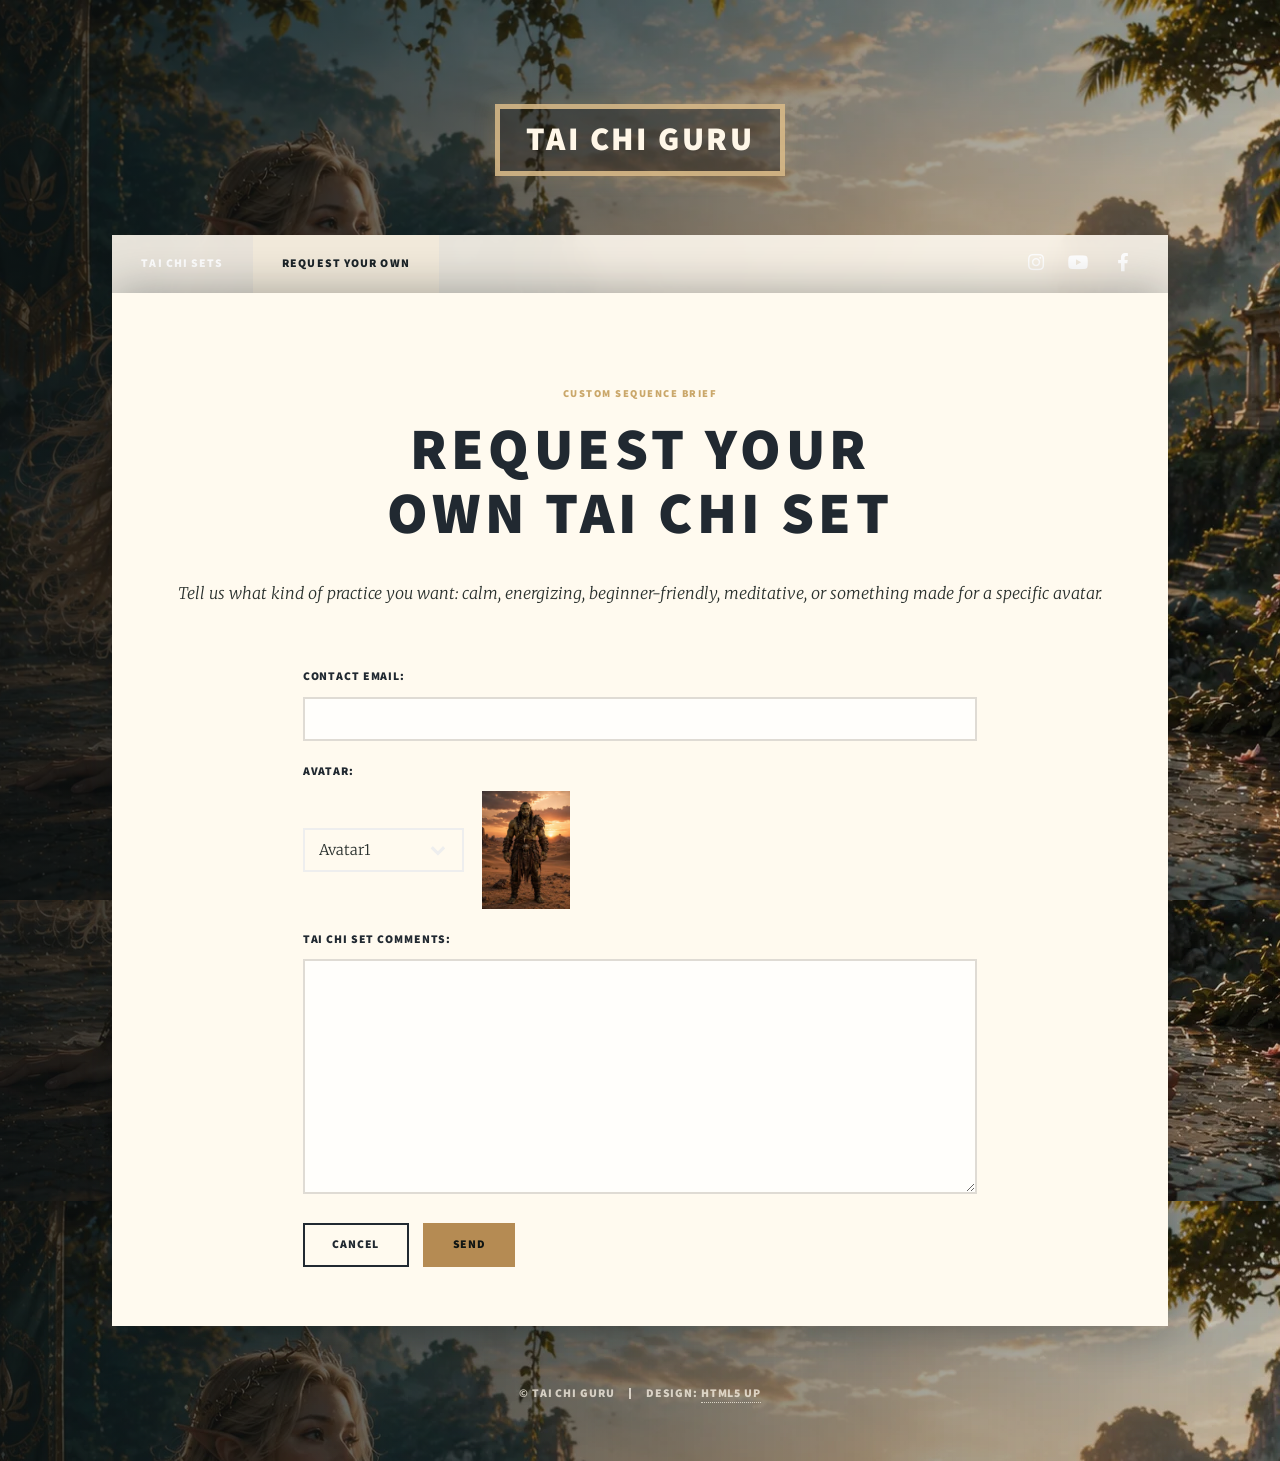
==== commit 1af66296: "Add avatar selection flow" ====
--- a/request.html
+++ b/request.html
@@ -47,20 +47,49 @@
 									Own Tai Chi Set</h1>
 									<p>Tell us what kind of practice you want: calm, energizing, beginner-friendly, meditative, or something made for a specific avatar.</p>
 								</header>
-								<form method="post" action="#">
+								<div class="request-status request-status-success" id="request-success">
+									Your request was sent. Thank you.
+								</div>
+								<div class="request-status request-status-error" id="request-error">
+									Your request could not be sent. Please try again.
+								</div>
+								<form id="request-set-form" method="post" action="send-request.php">
 									<div class="fields">
+										<div class="field hidden-field" aria-hidden="true">
+											<label for="website">Website</label>
+											<input type="text" name="website" id="website" tabindex="-1" autocomplete="off" />
+										</div>
 										<div class="field">
 											<label for="contact-email">Contact email:</label>
-											<input type="email" name="contact-email" id="contact-email" />
+											<input type="email" name="contact-email" id="contact-email" required />
+										</div>
+										<div class="field avatar-field">
+											<label for="avatar-name">Avatar:</label>
+											<div class="avatar-picker">
+												<div class="select-wrapper">
+													<select name="avatar-name" id="avatar-name">
+														<option value="Avatar1">Avatar1</option>
+														<option value="Avatar2">Avatar2</option>
+														<option value="Avatar3">Avatar3</option>
+														<option value="Avatar4">Avatar4</option>
+														<option value="Avatar5">Avatar5</option>
+														<option value="Avatar6">Avatar6</option>
+														<option value="Avatar7">Avatar7</option>
+														<option value="Avatar8">Avatar8</option>
+														<option value="Avatar9">Avatar9</option>
+													</select>
+												</div>
+												<img src="images/avatars/avatar-01.webp" alt="Selected avatar preview" id="avatar-preview" loading="lazy" decoding="async" />
+											</div>
 										</div>
 										<div class="field">
 											<label for="tai-chi-comments">Tai Chi set comments:</label>
-											<textarea name="tai-chi-comments" id="tai-chi-comments" rows="6"></textarea>
+											<textarea name="tai-chi-comments" id="tai-chi-comments" rows="6" required></textarea>
 										</div>
 									</div>
 									<ul class="actions">
 										<li><a href="index.html" class="button">Cancel</a></li>
-										<li><input type="submit" value="Send" class="primary" /></li>
+										<li><input type="submit" value="Send" class="primary" id="request-submit" /></li>
 									</ul>
 								</form>
 							</section>
@@ -82,6 +111,8 @@
 			<script src="assets/js/breakpoints.min.js"></script>
 			<script src="assets/js/util.js"></script>
 			<script src="assets/js/main.js"></script>
+			<script src="assets/js/request-config.js"></script>
+			<script src="assets/js/request-form.js"></script>
 
 	</body>
 </html>
--- a/assets/css/tai-chi-guru.css
+++ b/assets/css/tai-chi-guru.css
@@ -1,9 +1,5 @@
 body {
 	background-color: #11130f;
-	background-image: linear-gradient(90deg, rgba(10, 15, 18, 0.62), rgba(10, 15, 18, 0.18) 58%, rgba(10, 15, 18, 0.48)), url("../../images/hero-celestial-temple.png");
-	background-position: center center;
-	background-size: cover;
-	background-attachment: fixed;
 	color: #29302d;
 }
 
@@ -12,7 +8,8 @@
 }
 
 #wrapper > .bg {
-	background-image: linear-gradient(90deg, rgba(10, 15, 18, 0.66), rgba(10, 15, 18, 0.18) 58%, rgba(10, 15, 18, 0.48)), url("../../images/hero-celestial-temple.png");
+	background-image: linear-gradient(90deg, rgba(10, 15, 18, 0.66), rgba(10, 15, 18, 0.18) 58%, rgba(10, 15, 18, 0.48)), url("../../images/request-background-1280.jpg");
+	background-image: linear-gradient(90deg, rgba(10, 15, 18, 0.66), rgba(10, 15, 18, 0.18) 58%, rgba(10, 15, 18, 0.48)), image-set(url("../../images/request-background-1280.webp") type("image/webp"), url("../../images/request-background-1280.jpg") type("image/jpeg"));
 	background-position: center center;
 	background-size: cover;
 }
@@ -103,12 +100,17 @@
 }
 
 .image.main img,
-.tai-set-grid .image.fit img {
+.image.main picture,
+.tai-set-grid .image.fit picture,
+.tai-set-grid .image.fit img,
+.tai-video-player video {
+	display: block;
 	object-fit: cover;
 	width: 100%;
 }
 
-.image.main img {
+.image.main img,
+.image.main.tai-video-player video {
 	max-height: 36rem;
 }
 
@@ -119,6 +121,16 @@
 
 .tai-set-grid .image.fit img {
 	height: 100%;
+}
+
+.tai-set-grid .image.fit picture {
+	height: 100%;
+}
+
+.tai-video-player video {
+	display: block;
+	height: 100%;
+	background: #171915;
 }
 
 .tai-set-grid article {
@@ -137,6 +149,56 @@
 	font-weight: 900;
 	letter-spacing: 0.12em;
 	text-transform: uppercase;
+}
+
+.tai-avatar-band {
+	background: #fffdf8;
+}
+
+.tai-avatar-band header {
+	margin: 0 0 1.5rem 0;
+	text-align: center;
+}
+
+.tai-avatar-band h2 {
+	color: #1e292c;
+	margin-bottom: 0;
+}
+
+.tai-avatar-list {
+	display: flex;
+	gap: 1rem;
+	list-style: none;
+	margin: 0;
+	overflow-x: auto;
+	padding: 0 0 0.75rem 0;
+	scroll-snap-type: x proximity;
+}
+
+.tai-avatar-list li {
+	flex: 0 0 clamp(9rem, 18vw, 13rem);
+	margin: 0;
+	scroll-snap-align: start;
+}
+
+.tai-avatar-list a {
+	border: 0;
+	display: block;
+}
+
+.tai-avatar-list img {
+	aspect-ratio: 3 / 4;
+	background: #171915;
+	display: block;
+	height: auto;
+	object-fit: cover;
+	transition: transform 0.2s ease, filter 0.2s ease;
+	width: 100%;
+}
+
+.tai-avatar-list a:hover img {
+	filter: brightness(1.05);
+	transform: translateY(-0.15rem);
 }
 
 .tai-request-band {
@@ -174,11 +236,13 @@
 
 .request-page {
 	background-image: linear-gradient(90deg, rgba(12, 17, 18, 0.78), rgba(12, 17, 18, 0.22)), url("../../images/request-sunrise.png");
+	background-image: linear-gradient(90deg, rgba(12, 17, 18, 0.78), rgba(12, 17, 18, 0.22)), image-set(url("../../images/request-sunrise.webp") type("image/webp"), url("../../images/request-sunrise.png") type("image/png"));
 	background-position: center center;
 }
 
 .request-page #wrapper > .bg {
 	background-image: linear-gradient(90deg, rgba(12, 17, 18, 0.78), rgba(12, 17, 18, 0.22)), url("../../images/request-sunrise.png");
+	background-image: linear-gradient(90deg, rgba(12, 17, 18, 0.78), rgba(12, 17, 18, 0.22)), image-set(url("../../images/request-sunrise.webp") type("image/webp"), url("../../images/request-sunrise.png") type("image/png"));
 	background-position: center center;
 }
 
@@ -189,6 +253,58 @@
 .request-shell form {
 	max-width: 46rem;
 	margin: 0 auto;
+}
+
+.avatar-picker {
+	align-items: center;
+	display: flex;
+	gap: 1.25rem;
+}
+
+.avatar-picker .select-wrapper {
+	flex: 0 0 11rem;
+}
+
+.avatar-picker img {
+	aspect-ratio: 3 / 4;
+	background: #171915;
+	display: block;
+	height: auto;
+	object-fit: cover;
+	width: 6rem;
+}
+
+.request-status {
+	border: 1px solid rgba(81, 60, 38, 0.18);
+	display: none;
+	font-family: "Source Sans Pro", Helvetica, sans-serif;
+	font-size: 0.9rem;
+	font-weight: 900;
+	letter-spacing: 0.08em;
+	margin: 0 auto 2rem auto;
+	max-width: 46rem;
+	padding: 1rem 1.25rem;
+	text-transform: uppercase;
+}
+
+.request-status-success {
+	background: rgba(57, 86, 62, 0.12);
+	color: #39563e;
+}
+
+.request-status-error {
+	background: rgba(181, 83, 83, 0.12);
+	color: #8c3333;
+}
+
+.hidden-field {
+	height: 0;
+	margin: 0;
+	opacity: 0;
+	overflow: hidden;
+	pointer-events: none;
+	position: absolute;
+	width: 0;
 }
 
 input[type="text"],
@@ -227,6 +343,13 @@
 }
 
 @media screen and (max-width: 736px) {
+	#wrapper > .bg {
+		background-image: linear-gradient(90deg, rgba(10, 15, 18, 0.66), rgba(10, 15, 18, 0.18) 58%, rgba(10, 15, 18, 0.48)), url("../../images/request-background-768.jpg");
+		background-image: linear-gradient(90deg, rgba(10, 15, 18, 0.66), rgba(10, 15, 18, 0.18) 58%, rgba(10, 15, 18, 0.48)), image-set(url("../../images/request-background-768.webp") type("image/webp"), url("../../images/request-background-768.jpg") type("image/jpeg"));
+	}
+}
+
+@media screen and (max-width: 736px) {
 	#intro {
 		align-items: center;
 		min-height: 92vh;
